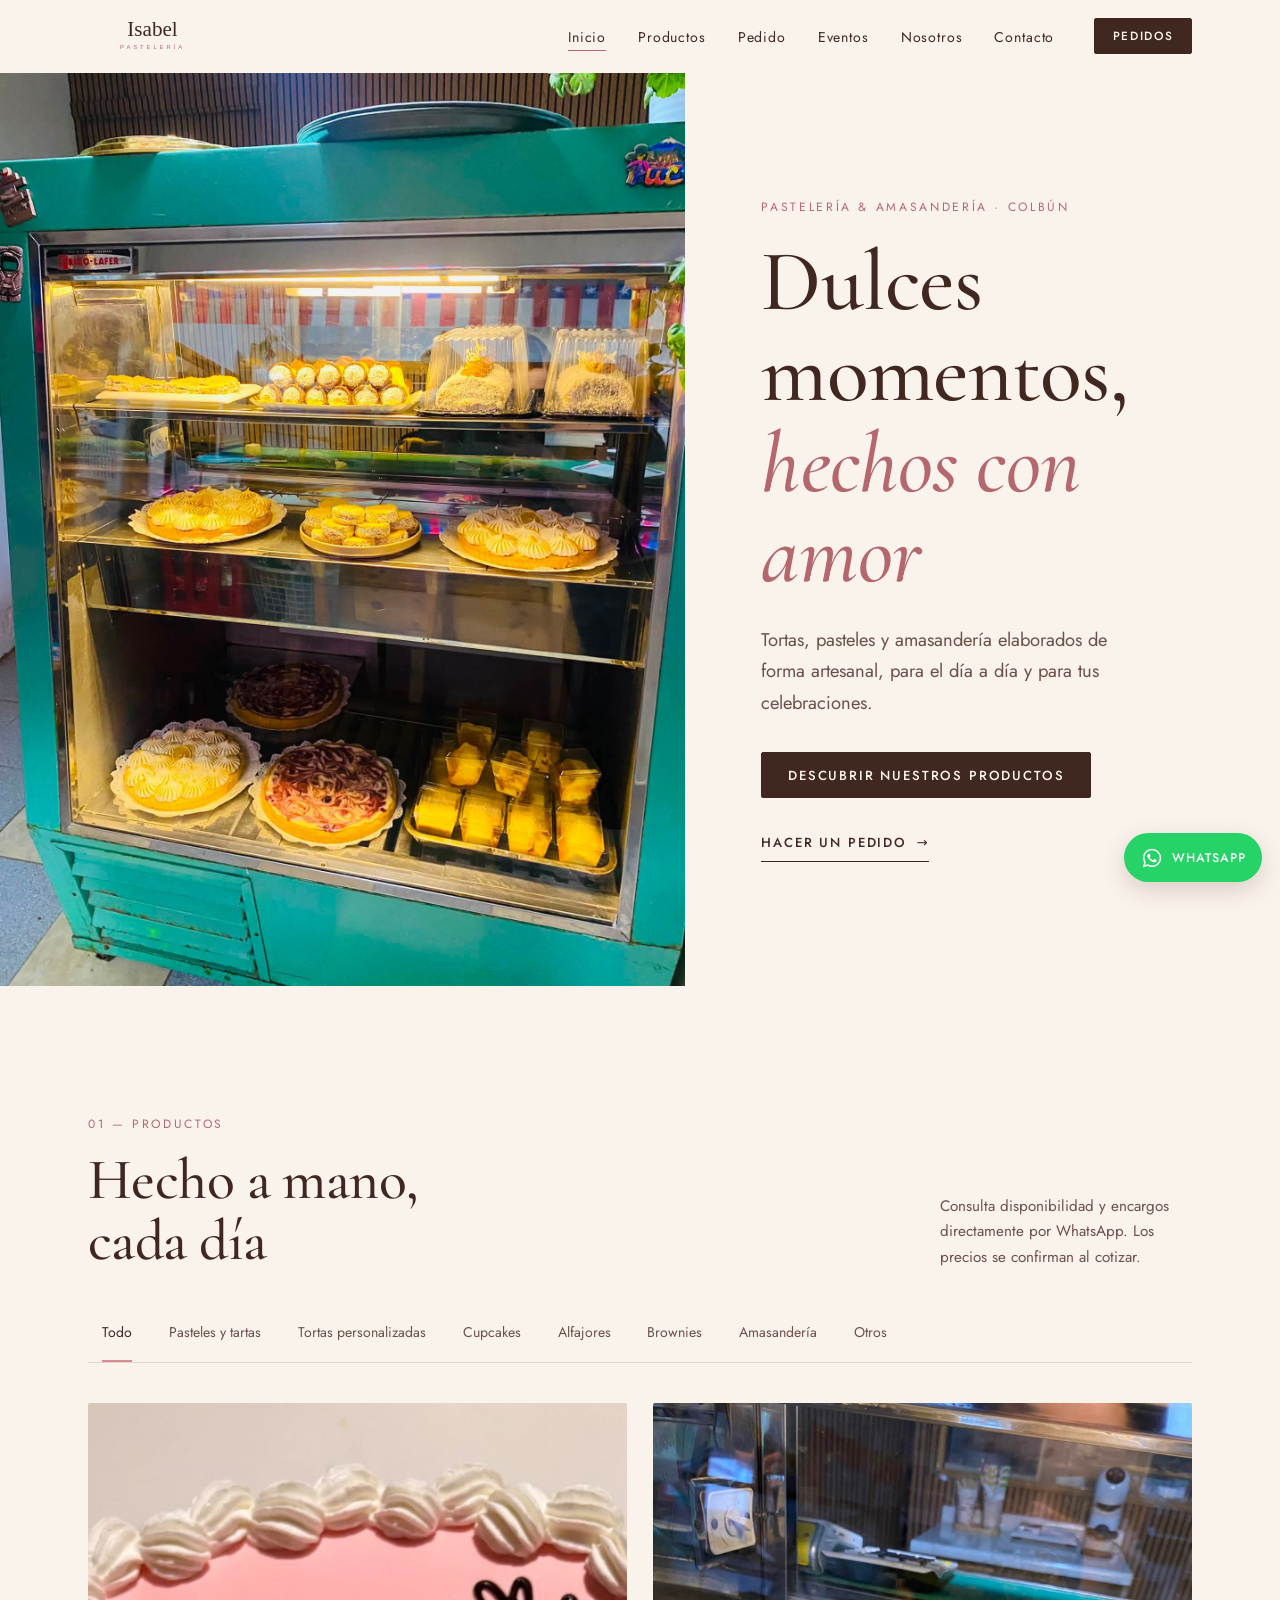
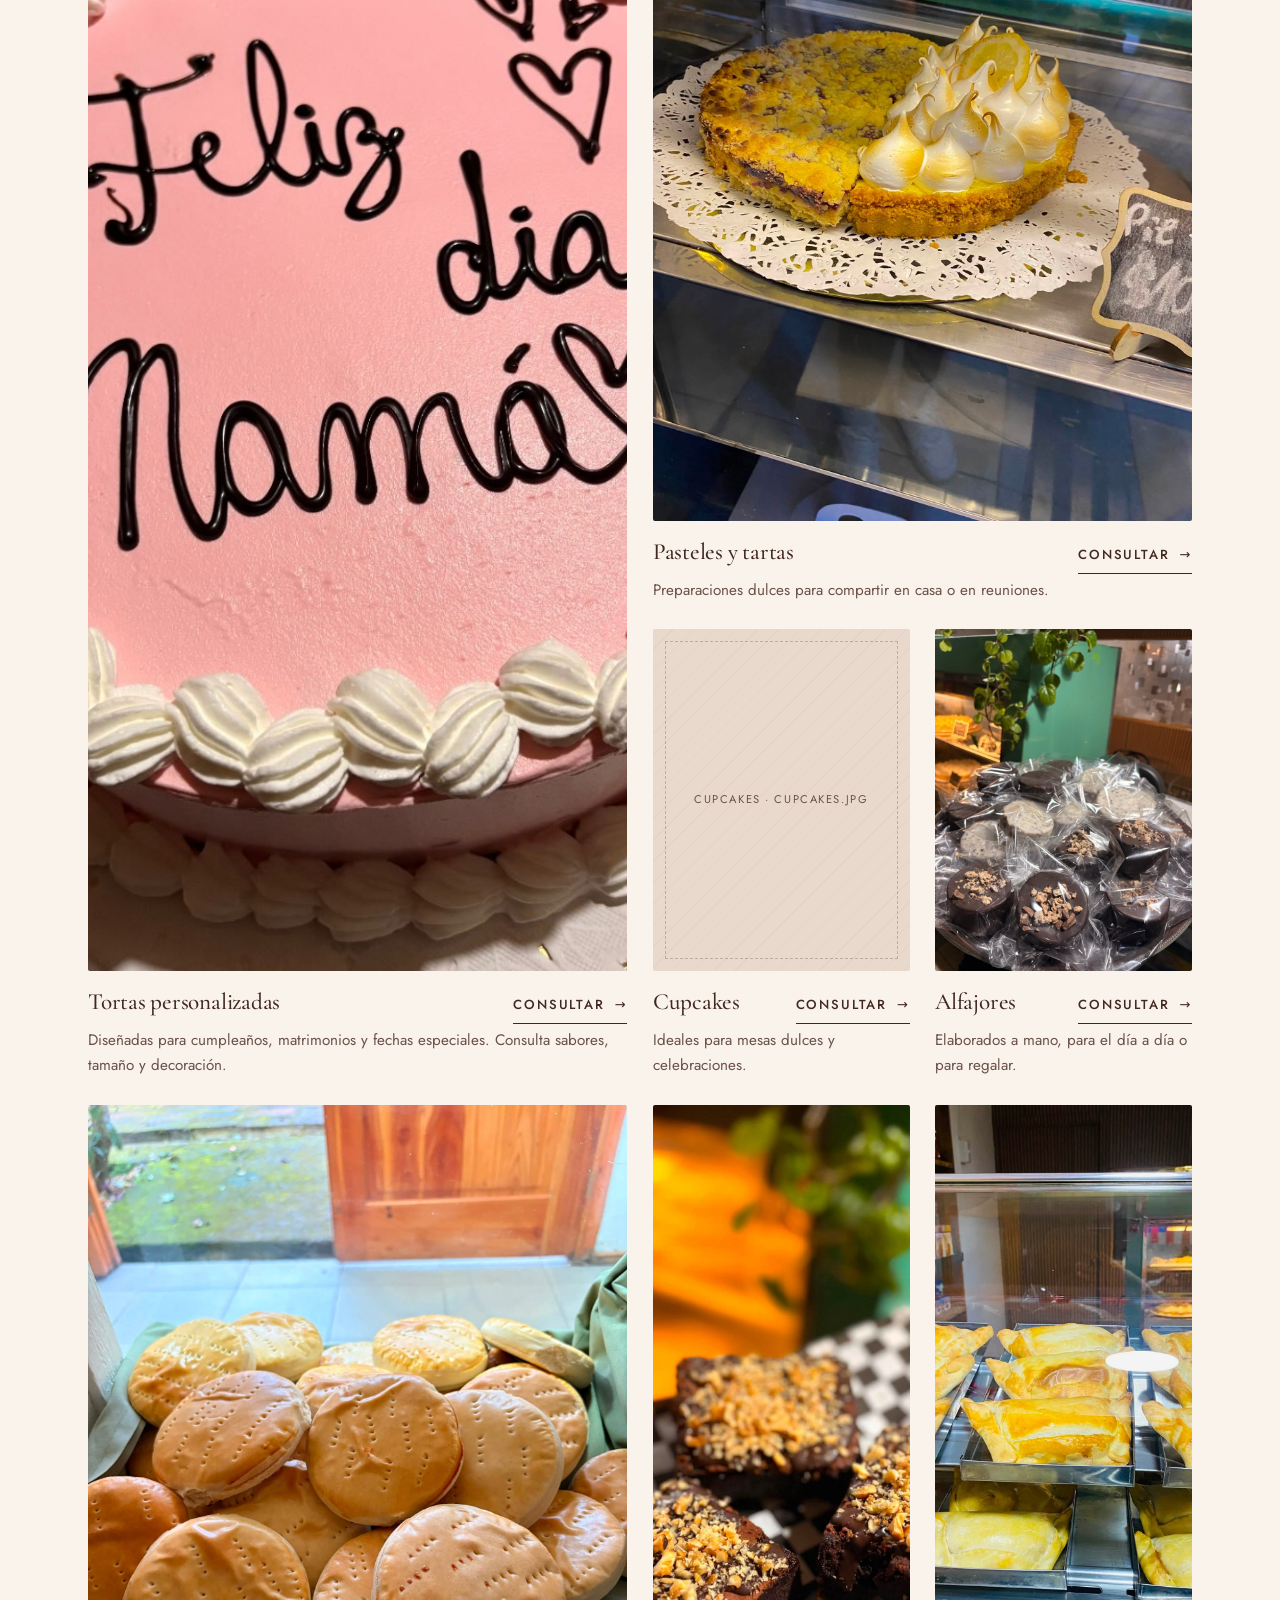
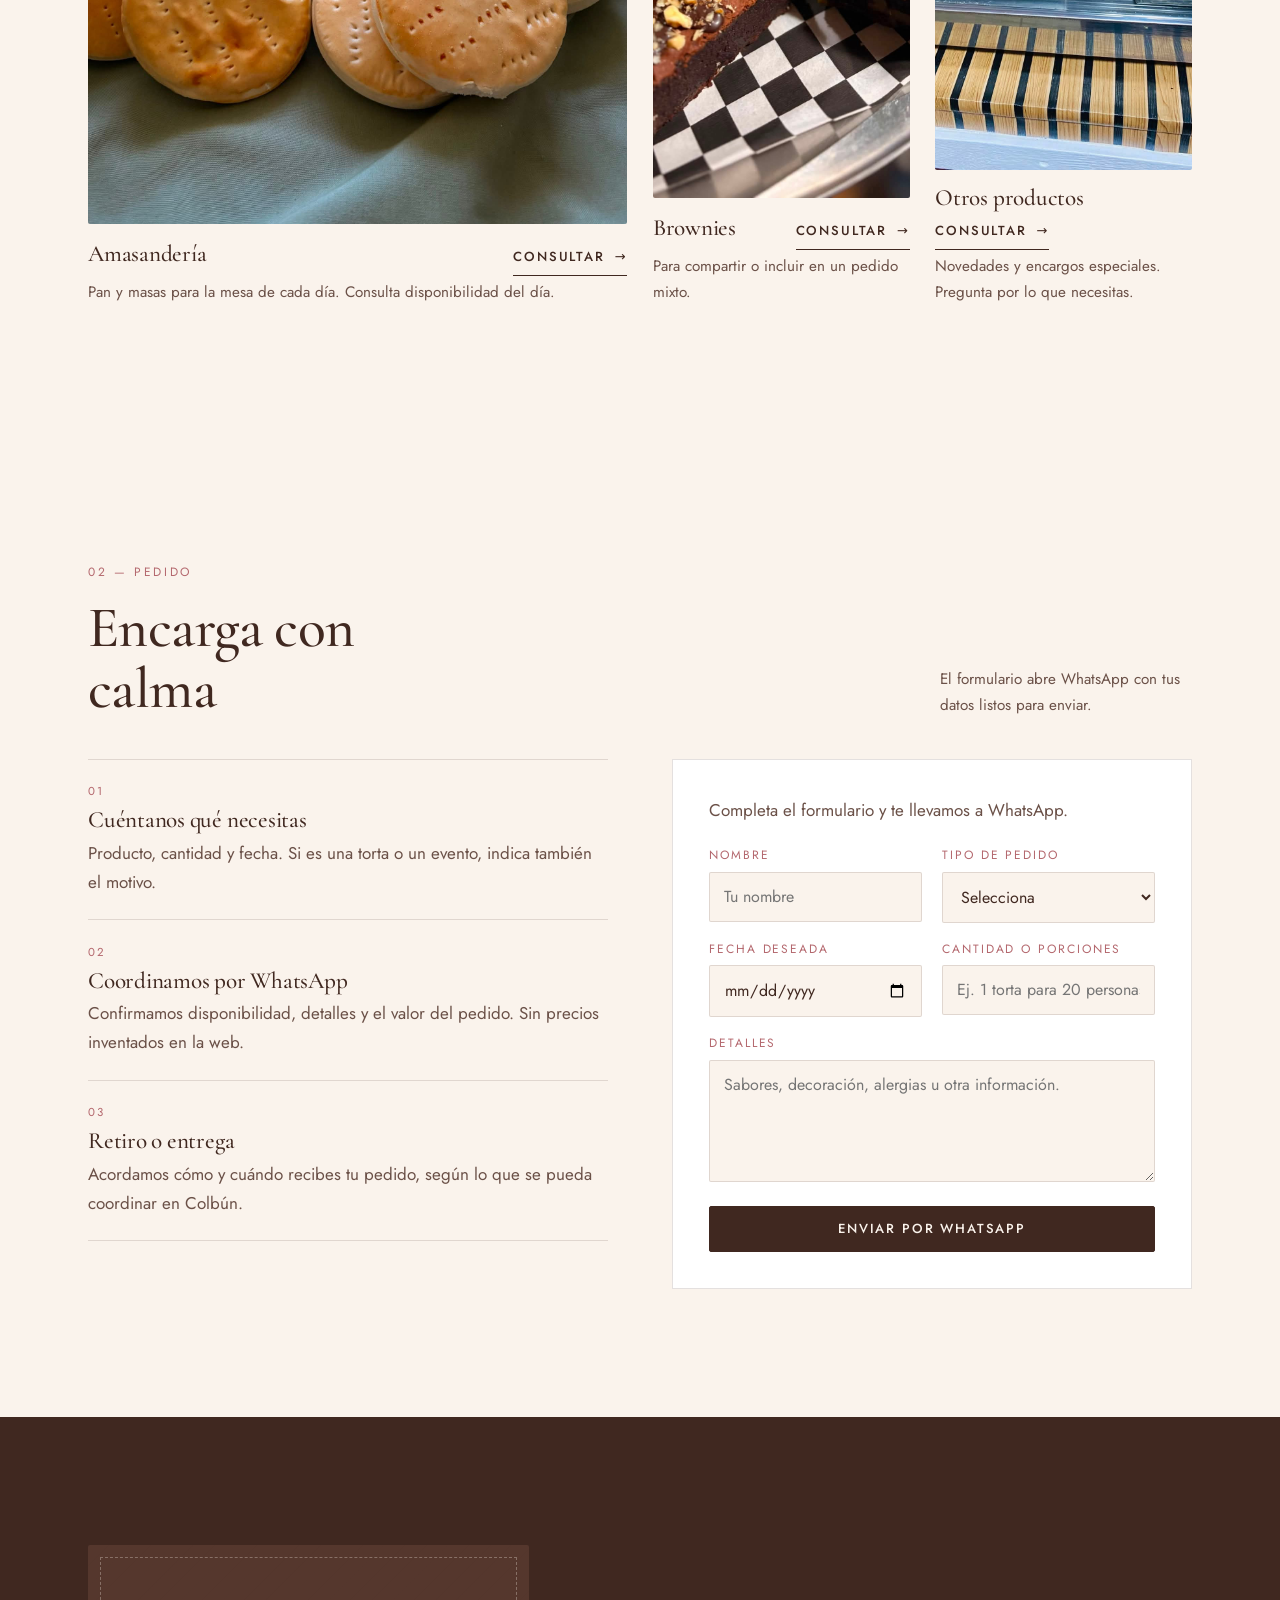
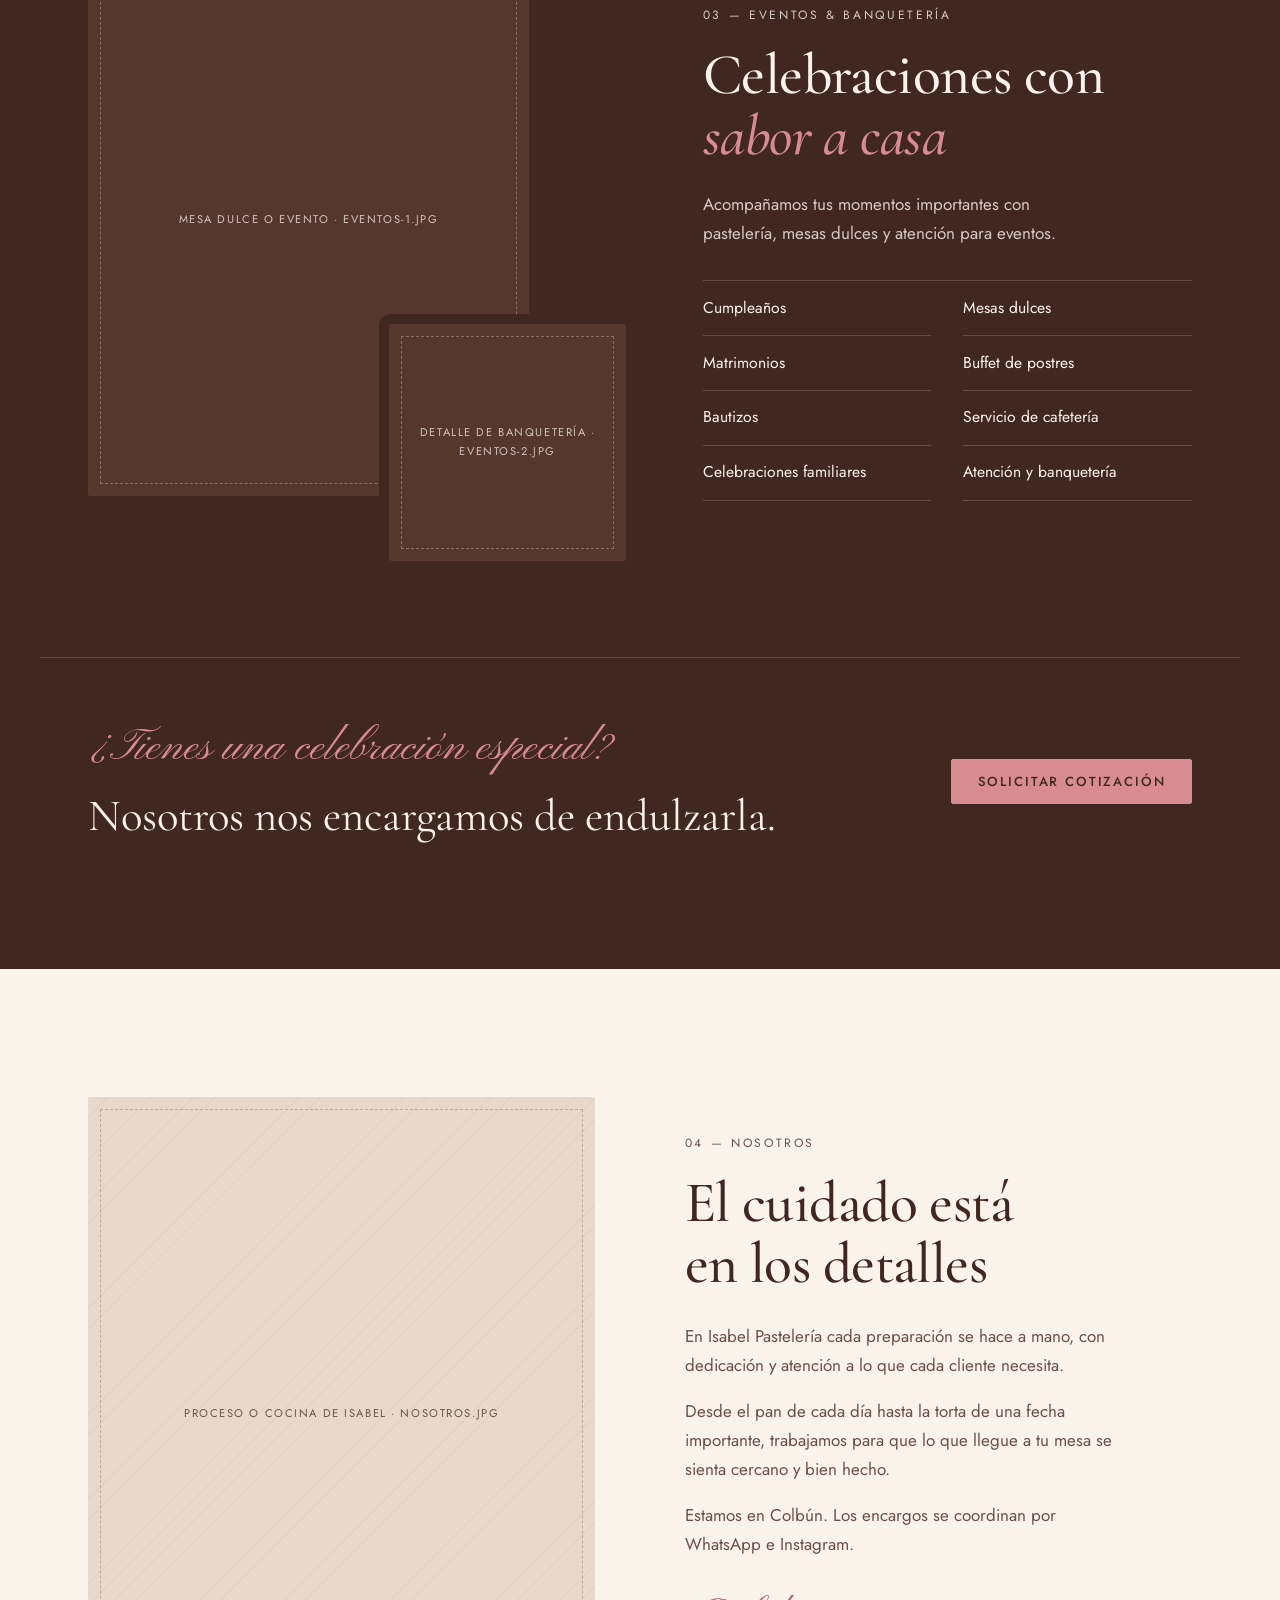
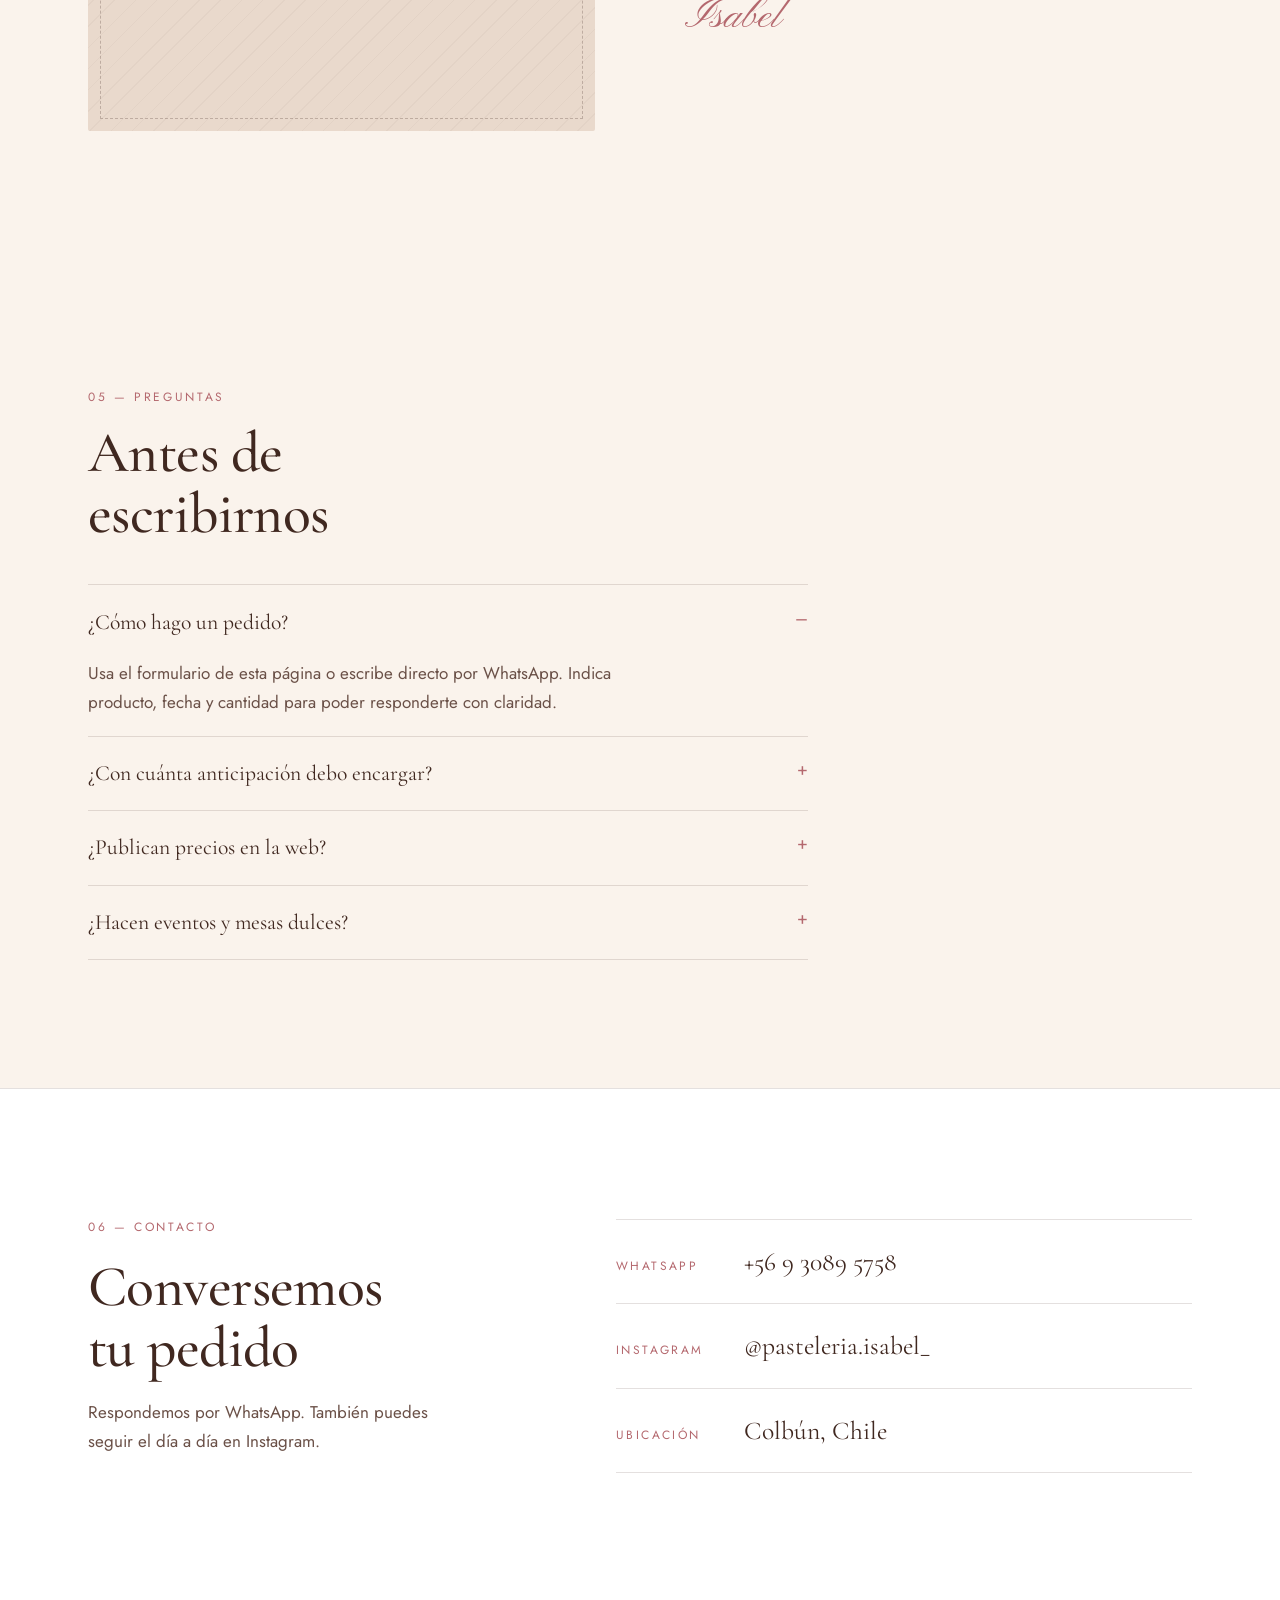
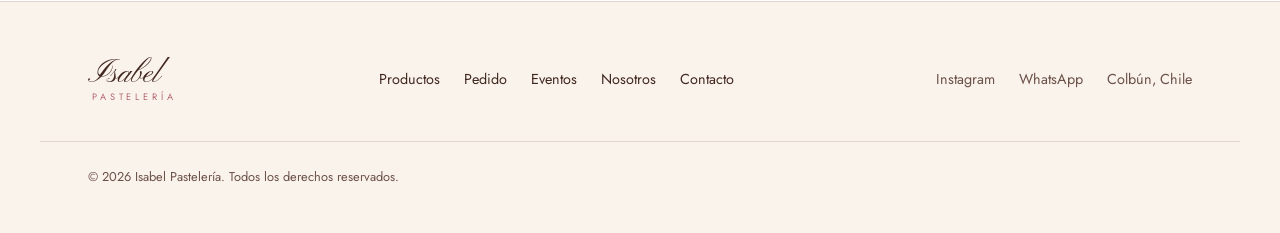
==== public/isabel/index.html @ a64062f0 "first commit" ====
<!doctype html>
<html lang="es">
<head>
<meta charset="utf-8">
<meta name="viewport" content="width=device-width, initial-scale=1">
<title>Isabel Pastelería · Pastelería y amasandería en Colbún</title>
<meta name="description" content="Isabel Pastelería: tortas, pasteles, cupcakes, alfajores, amasandería y servicio de eventos y banquetería en Colbún, Chile. Pedidos por WhatsApp.">
<meta name="author" content="Isabel Pastelería">
<meta name="robots" content="index,follow">
<link rel="canonical" href="./">
<meta property="og:type" content="website">
<meta property="og:title" content="Isabel Pastelería · Colbún">
<meta property="og:description" content="Dulces momentos, hechos con amor. Pastelería, amasandería y eventos en Colbún, Chile.">
<meta property="og:locale" content="es_CL">
<meta property="og:image" content="assets/images/hero.jpg">
<meta name="twitter:card" content="summary_large_image">
<meta name="twitter:title" content="Isabel Pastelería · Colbún">
<meta name="twitter:description" content="Dulces momentos, hechos con amor. Pastelería y eventos en Colbún.">
<meta name="theme-color" content="#FAF3EC">
<link rel="icon" href="assets/icons/favicon.svg" type="image/svg+xml">
<link rel="apple-touch-icon" href="assets/icons/favicon.svg">
<link rel="preconnect" href="https://fonts.googleapis.com">
<link rel="preconnect" href="https://fonts.gstatic.com" crossorigin>
<link rel="stylesheet" href="https://fonts.googleapis.com/css2?family=Cormorant+Garamond:ital,wght@0,500;0,600;1,500&family=Jost:wght@400;500&family=Pinyon+Script&display=swap">
<link rel="stylesheet" href="css/styles.css">
<link rel="stylesheet" href="css/components.css">
<link rel="stylesheet" href="css/responsive.css">
<script type="application/ld+json">
{
  "@context": "https://schema.org",
  "@type": "Bakery",
  "name": "Isabel Pastelería",
  "description": "Pastelería, amasandería y servicio de eventos y banquetería en Colbún, Chile.",
  "url": "./",
  "telephone": "+56930895758",
  "address": {
    "@type": "PostalAddress",
    "addressLocality": "Colbún",
    "addressCountry": "CL"
  },
  "sameAs": ["https://www.instagram.com/pasteleria.isabel_/"],
  "areaServed": "Colbún"
}
</script>
</head>
<body>
<a class="skip" href="#contenido">Saltar al contenido</a>

<header class="header" id="top">
  <div class="header__inner wrap">
    <a href="#inicio" class="brand" aria-label="Isabel Pastelería, ir al inicio">
      <img class="brand__logo" src="assets/logo/logo-isabel.svg" alt="" width="140" height="40">
      <span class="brand__text">
        <span class="brand__name">Isabel</span>
        <span class="brand__tag">Pastelería</span>
      </span>
    </a>
    <button class="menu-toggle" type="button" aria-expanded="false" aria-controls="nav" aria-label="Abrir menú">
      <span></span><span></span>
    </button>
    <nav class="nav" id="nav" aria-label="Principal">
      <ul>
        <li><a href="#inicio">Inicio</a></li>
        <li><a href="#productos">Productos</a></li>
        <li><a href="#pedido">Pedido</a></li>
        <li><a href="#eventos">Eventos</a></li>
        <li><a href="#nosotros">Nosotros</a></li>
        <li><a href="#contacto">Contacto</a></li>
      </ul>
      <a class="btn btn--small" data-wa="Hola Isabel, quisiera hacer un pedido." href="https://wa.me/56930895758" target="_blank" rel="noopener">Pedidos</a>
    </nav>
  </div>
</header>

<main id="contenido">
  <section class="hero" id="inicio">
    <div class="photo photo--pending hero__media" data-src="assets/images/hero.jpg" data-file="hero.jpg" data-label="Producto representativo (foto de portada)">
      <img alt="Pastelería de Isabel en Colbún" fetchpriority="high">
    </div>
    <div class="hero__text">
      <p class="eyebrow">Pastelería &amp; amasandería · Colbún</p>
      <h1>Dulces momentos,<br><em>hechos con amor</em></h1>
      <p class="lead">Tortas, pasteles y amasandería elaborados de forma artesanal, para el día a día y para tus celebraciones.</p>
      <div class="actions">
        <a class="btn" href="#productos">Descubrir nuestros productos</a>
        <a class="link-arrow" href="#pedido">Hacer un pedido</a>
      </div>
    </div>
  </section>

  <section class="products wrap" id="productos" aria-labelledby="productos-t">
    <header class="section-head">
      <p class="eyebrow">01 — Productos</p>
      <h2 id="productos-t">Hecho a mano,<br>cada día</h2>
      <p class="section-head__note">Consulta disponibilidad y encargos directamente por WhatsApp. Los precios se confirman al cotizar.</p>
    </header>

    <ul class="filters" role="list">
      <li><button class="chip is-active" type="button" data-filter="all" aria-pressed="true">Todo</button></li>
      <li><button class="chip" type="button" data-filter="pasteles" aria-pressed="false">Pasteles y tartas</button></li>
      <li><button class="chip" type="button" data-filter="tortas" aria-pressed="false">Tortas personalizadas</button></li>
      <li><button class="chip" type="button" data-filter="cupcakes" aria-pressed="false">Cupcakes</button></li>
      <li><button class="chip" type="button" data-filter="alfajores" aria-pressed="false">Alfajores</button></li>
      <li><button class="chip" type="button" data-filter="brownies" aria-pressed="false">Brownies</button></li>
      <li><button class="chip" type="button" data-filter="amasanderia" aria-pressed="false">Amasandería</button></li>
      <li><button class="chip" type="button" data-filter="otros" aria-pressed="false">Otros</button></li>
    </ul>

    <div class="gallery">
      <article class="item item--tall" data-cat="tortas">
        <div class="photo photo--pending" data-src="assets/images/tortas.jpg" data-file="tortas.jpg" data-label="Torta personalizada">
          <img alt="Torta personalizada de Isabel Pastelería" loading="lazy" class="zoomable">
        </div>
        <div class="item__info">
          <h3>Tortas personalizadas</h3>
          <p>Diseñadas para cumpleaños, matrimonios y fechas especiales. Consulta sabores, tamaño y decoración.</p>
          <a class="link-arrow" data-wa="Hola Isabel, quisiera consultar por una torta personalizada." href="https://wa.me/56930895758" target="_blank" rel="noopener">Consultar</a>
        </div>
      </article>
      <article class="item item--wide" data-cat="pasteles">
        <div class="photo photo--pending" data-src="assets/images/pasteles.jpg" data-file="pasteles.jpg" data-label="Pasteles y tartas">
          <img alt="Pasteles y tartas de Isabel Pastelería" loading="lazy" class="zoomable">
        </div>
        <div class="item__info">
          <h3>Pasteles y tartas</h3>
          <p>Preparaciones dulces para compartir en casa o en reuniones.</p>
          <a class="link-arrow" data-wa="Hola Isabel, quisiera consultar por pasteles y tartas." href="https://wa.me/56930895758" target="_blank" rel="noopener">Consultar</a>
        </div>
      </article>
      <article class="item" data-cat="cupcakes">
        <div class="photo photo--pending" data-src="assets/images/cupcakes.jpg" data-file="cupcakes.jpg" data-label="Cupcakes">
          <img alt="Cupcakes de Isabel Pastelería" loading="lazy" class="zoomable">
        </div>
        <div class="item__info">
          <h3>Cupcakes</h3>
          <p>Ideales para mesas dulces y celebraciones.</p>
          <a class="link-arrow" data-wa="Hola Isabel, quisiera consultar por cupcakes." href="https://wa.me/56930895758" target="_blank" rel="noopener">Consultar</a>
        </div>
      </article>
      <article class="item" data-cat="alfajores">
        <div class="photo photo--pending" data-src="assets/images/alfajores.jpg" data-file="alfajores.jpg" data-label="Alfajores">
          <img alt="Alfajores de Isabel Pastelería" loading="lazy" class="zoomable">
        </div>
        <div class="item__info">
          <h3>Alfajores</h3>
          <p>Elaborados a mano, para el día a día o para regalar.</p>
          <a class="link-arrow" data-wa="Hola Isabel, quisiera consultar por alfajores." href="https://wa.me/56930895758" target="_blank" rel="noopener">Consultar</a>
        </div>
      </article>
      <article class="item item--wide" data-cat="amasanderia">
        <div class="photo photo--pending" data-src="assets/images/amasanderia.jpg" data-file="amasanderia.jpg" data-label="Amasandería">
          <img alt="Amasandería de Isabel Pastelería" loading="lazy" class="zoomable">
        </div>
        <div class="item__info">
          <h3>Amasandería</h3>
          <p>Pan y masas para la mesa de cada día. Consulta disponibilidad del día.</p>
          <a class="link-arrow" data-wa="Hola Isabel, quisiera consultar por productos de amasandería." href="https://wa.me/56930895758" target="_blank" rel="noopener">Consultar</a>
        </div>
      </article>
      <article class="item" data-cat="brownies">
        <div class="photo photo--pending" data-src="assets/images/brownies.jpg" data-file="brownies.jpg" data-label="Brownies">
          <img alt="Brownies de Isabel Pastelería" loading="lazy" class="zoomable">
        </div>
        <div class="item__info">
          <h3>Brownies</h3>
          <p>Para compartir o incluir en un pedido mixto.</p>
          <a class="link-arrow" data-wa="Hola Isabel, quisiera consultar por brownies." href="https://wa.me/56930895758" target="_blank" rel="noopener">Consultar</a>
        </div>
      </article>
      <article class="item" data-cat="otros">
        <div class="photo photo--pending" data-src="assets/images/otros.jpg" data-file="otros.jpg" data-label="Otros productos">
          <img alt="Otros productos de Isabel Pastelería" loading="lazy" class="zoomable">
        </div>
        <div class="item__info">
          <h3>Otros productos</h3>
          <p>Novedades y encargos especiales. Pregunta por lo que necesitas.</p>
          <a class="link-arrow" data-wa="Hola Isabel, quisiera consultar por sus productos." href="https://wa.me/56930895758" target="_blank" rel="noopener">Consultar</a>
        </div>
      </article>
    </div>
    <p class="gallery-empty" hidden>No hay productos en esta categoría por ahora. Elige otra o escribe por WhatsApp.</p>
  </section>

  <section class="order wrap" id="pedido" aria-labelledby="pedido-t">
    <header class="section-head">
      <p class="eyebrow">02 — Pedido</p>
      <h2 id="pedido-t">Encarga con<br>calma</h2>
      <p class="section-head__note">El formulario abre WhatsApp con tus datos listos para enviar.</p>
    </header>
    <div class="order__grid">
      <ol class="steps">
        <li>
          <span class="steps__n">01</span>
          <h3>Cuéntanos qué necesitas</h3>
          <p>Producto, cantidad y fecha. Si es una torta o un evento, indica también el motivo.</p>
        </li>
        <li>
          <span class="steps__n">02</span>
          <h3>Coordinamos por WhatsApp</h3>
          <p>Confirmamos disponibilidad, detalles y el valor del pedido. Sin precios inventados en la web.</p>
        </li>
        <li>
          <span class="steps__n">03</span>
          <h3>Retiro o entrega</h3>
          <p>Acordamos cómo y cuándo recibes tu pedido, según lo que se pueda coordinar en Colbún.</p>
        </li>
      </ol>
      <form class="order-form" id="order-form" novalidate>
        <p class="order-form__intro">Completa el formulario y te llevamos a WhatsApp.</p>
        <label>
          <span>Nombre</span>
          <input type="text" name="nombre" autocomplete="name" required maxlength="80" placeholder="Tu nombre">
        </label>
        <label>
          <span>Tipo de pedido</span>
          <select name="tipo" required>
            <option value="">Selecciona</option>
            <option>Torta personalizada</option>
            <option>Pasteles y tartas</option>
            <option>Cupcakes</option>
            <option>Alfajores</option>
            <option>Brownies</option>
            <option>Amasandería</option>
            <option>Evento o banquetería</option>
            <option>Otro</option>
          </select>
        </label>
        <label>
          <span>Fecha deseada</span>
          <input type="date" name="fecha">
        </label>
        <label>
          <span>Cantidad o porciones</span>
          <input type="text" name="cantidad" maxlength="40" placeholder="Ej. 1 torta para 20 personas">
        </label>
        <label class="order-form__full">
          <span>Detalles</span>
          <textarea name="detalle" rows="4" maxlength="500" placeholder="Sabores, decoración, alergias u otra información."></textarea>
        </label>
        <p class="order-form__error" role="alert" hidden>Completa al menos tu nombre y el tipo de pedido.</p>
        <button class="btn" type="submit">Enviar por WhatsApp</button>
      </form>
    </div>
  </section>

  <section class="events" id="eventos" aria-labelledby="eventos-t">
    <div class="events__inner wrap">
      <div class="events__media">
        <div class="photo photo--pending photo--dark events__main" data-src="assets/images/eventos-1.jpg" data-file="eventos-1.jpg" data-label="Mesa dulce o evento">
          <img alt="Mesa dulce o evento de Isabel Pastelería" loading="lazy" class="zoomable">
        </div>
        <div class="photo photo--pending photo--dark events__detail" data-src="assets/images/eventos-2.jpg" data-file="eventos-2.jpg" data-label="Detalle de banquetería">
          <img alt="Detalle de banquetería de Isabel Pastelería" loading="lazy" class="zoomable">
        </div>
      </div>
      <div class="events__text">
        <p class="eyebrow eyebrow--light">03 — Eventos &amp; banquetería</p>
        <h2 id="eventos-t">Celebraciones con<br><em>sabor a casa</em></h2>
        <p>Acompañamos tus momentos importantes con pastelería, mesas dulces y atención para eventos.</p>
        <div class="services">
          <ul>
            <li>Cumpleaños</li>
            <li>Matrimonios</li>
            <li>Bautizos</li>
            <li>Celebraciones familiares</li>
          </ul>
          <ul>
            <li>Mesas dulces</li>
            <li>Buffet de postres</li>
            <li>Servicio de cafetería</li>
            <li>Atención y banquetería</li>
          </ul>
        </div>
      </div>
    </div>
    <div class="events__cta wrap">
      <p class="script">¿Tienes una celebración especial?</p>
      <p class="events__cta-title">Nosotros nos encargamos de endulzarla.</p>
      <a class="btn btn--rose" data-wa="Hola Isabel, quisiera cotizar un evento. Tipo de evento: ___ · Fecha: ___ · Cantidad de personas: ___" href="https://wa.me/56930895758" target="_blank" rel="noopener">Solicitar cotización</a>
    </div>
  </section>

  <section class="about wrap" id="nosotros" aria-labelledby="nosotros-t">
    <div class="photo photo--pending about__photo" data-src="assets/images/nosotros.jpg" data-file="nosotros.jpg" data-label="Proceso o cocina de Isabel">
      <img alt="Elaboración artesanal en Isabel Pastelería" loading="lazy" class="zoomable">
    </div>
    <div class="about__text">
      <p class="eyebrow">04 — Nosotros</p>
      <h2 id="nosotros-t">El cuidado está<br>en los detalles</h2>
      <p>En Isabel Pastelería cada preparación se hace a mano, con dedicación y atención a lo que cada cliente necesita.</p>
      <p>Desde el pan de cada día hasta la torta de una fecha importante, trabajamos para que lo que llegue a tu mesa se sienta cercano y bien hecho.</p>
      <p>Estamos en Colbún. Los encargos se coordinan por WhatsApp e Instagram.</p>
      <p class="signature">Isabel</p>
    </div>
  </section>

  <section class="faq wrap" id="preguntas" aria-labelledby="faq-t">
    <header class="section-head">
      <p class="eyebrow">05 — Preguntas</p>
      <h2 id="faq-t">Antes de<br>escribirnos</h2>
    </header>
    <div class="faq__list">
      <details open>
        <summary>¿Cómo hago un pedido?</summary>
        <p>Usa el formulario de esta página o escribe directo por WhatsApp. Indica producto, fecha y cantidad para poder responderte con claridad.</p>
      </details>
      <details>
        <summary>¿Con cuánta anticipación debo encargar?</summary>
        <p>Depende del producto y de la fecha. Las tortas personalizadas y los eventos conviene consultarlos con tiempo. Confirmamos disponibilidad al conversar.</p>
      </details>
      <details>
        <summary>¿Publican precios en la web?</summary>
        <p>No. El valor se confirma según el pedido: tamaño, decoración y cantidad. Así evitamos información desactualizada.</p>
      </details>
      <details>
        <summary>¿Hacen eventos y mesas dulces?</summary>
        <p>Sí. Cotizamos cumpleaños, matrimonios, bautizos y celebraciones familiares, además de mesas dulces, buffet de postres y servicio de cafetería.</p>
      </details>
    </div>
  </section>

  <section class="contact" id="contacto" aria-labelledby="contacto-t">
    <div class="wrap contact__inner">
      <div>
        <p class="eyebrow">06 — Contacto</p>
        <h2 id="contacto-t">Conversemos<br>tu pedido</h2>
        <p class="contact__note">Respondemos por WhatsApp. También puedes seguir el día a día en Instagram.</p>
      </div>
      <dl class="contact__list">
        <div>
          <dt>WhatsApp</dt>
          <dd><a data-wa="Hola Isabel, quisiera hacer una consulta." href="https://wa.me/56930895758" target="_blank" rel="noopener">+56 9 3089 5758</a></dd>
        </div>
        <div>
          <dt>Instagram</dt>
          <dd><a href="https://www.instagram.com/pasteleria.isabel_/" target="_blank" rel="noopener">@pasteleria.isabel_</a></dd>
        </div>
        <div>
          <dt>Ubicación</dt>
          <dd>Colbún, Chile</dd>
        </div>
      </dl>
    </div>
  </section>
</main>

<footer class="footer">
  <div class="wrap footer__inner">
    <a href="#inicio" class="brand brand--footer" aria-label="Isabel Pastelería, ir al inicio">
      <span class="brand__name">Isabel</span>
      <span class="brand__tag">Pastelería</span>
    </a>
    <nav aria-label="Pie de página">
      <ul>
        <li><a href="#productos">Productos</a></li>
        <li><a href="#pedido">Pedido</a></li>
        <li><a href="#eventos">Eventos</a></li>
        <li><a href="#nosotros">Nosotros</a></li>
        <li><a href="#contacto">Contacto</a></li>
      </ul>
    </nav>
    <ul class="footer__social">
      <li><a href="https://www.instagram.com/pasteleria.isabel_/" target="_blank" rel="noopener">Instagram</a></li>
      <li><a data-wa="Hola Isabel, quisiera hacer una consulta." href="https://wa.me/56930895758" target="_blank" rel="noopener">WhatsApp</a></li>
      <li>Colbún, Chile</li>
    </ul>
  </div>
  <p class="wrap footer__legal">© <span data-year>2026</span> Isabel Pastelería. Todos los derechos reservados.</p>
</footer>

<a class="wa-float" data-wa="Hola Isabel, quisiera hacer una consulta." href="https://wa.me/56930895758" target="_blank" rel="noopener" aria-label="Escribir por WhatsApp">
  <span class="wa-float__icon" aria-hidden="true">
    <svg viewBox="0 0 24 24" width="22" height="22"><path fill="currentColor" d="M19.05 4.91A9.82 9.82 0 0 0 12.04 2C6.58 2 2.13 6.45 2.13 11.91c0 1.75.46 3.45 1.32 4.95L2.05 22l5.25-1.38c1.45.79 3.08 1.21 4.74 1.21h.01c5.46 0 9.91-4.45 9.91-9.91 0-2.65-1.03-5.14-2.91-7.01zm-7.01 15.24h-.01c-1.48 0-2.93-.4-4.2-1.15l-.3-.18-3.12.82.83-3.04-.2-.31a8.2 8.2 0 0 1-1.26-4.38c0-4.54 3.7-8.24 8.25-8.24 2.2 0 4.27.86 5.82 2.42a8.18 8.18 0 0 1 2.41 5.83c.02 4.54-3.68 8.23-8.22 8.23zm4.52-6.16c-.25-.12-1.47-.72-1.7-.81-.23-.08-.39-.12-.56.12-.17.25-.64.81-.79.97-.14.17-.29.19-.54.06-.25-.12-1.05-.39-2-1.23-.74-.66-1.23-1.47-1.38-1.72-.14-.25-.02-.38.11-.51.11-.11.25-.29.37-.43.12-.14.17-.25.25-.41.08-.17.04-.31-.02-.43-.06-.12-.56-1.34-.76-1.84-.2-.48-.4-.42-.56-.43h-.48c-.17 0-.43.06-.66.31-.22.25-.87.85-.87 2.07 0 1.22.89 2.4 1.01 2.56.12.17 1.75 2.67 4.23 3.74.59.26 1.05.41 1.41.52.59.19 1.13.16 1.56.1.48-.07 1.47-.6 1.67-1.18.21-.58.21-1.07.14-1.18-.07-.1-.22-.16-.47-.28z"/></svg>
  </span>
  <span class="wa-float__text">WhatsApp</span>
</a>

<dialog class="lightbox" aria-label="Fotografía ampliada">
  <button class="lightbox__close" type="button" aria-label="Cerrar">×</button>
  <img alt="">
</dialog>

<script src="js/config.js"></script>
<script src="js/main.js" defer></script>
<script src="js/interactions.js" defer></script>
</body>
</html>
---- public/isabel/css/styles.css ----
/* Tokens y base */
:root{
  --rose:#D88C91; --rose-deep:#B4686E; --cream:#FAF3EC; --cocoa:#402820; --beige:#E9D9CC; --white:#FFFFFF;
  --cocoa-soft:#6B5148; --line:rgba(64,40,32,.14);
  --serif:"Cormorant Garamond",Georgia,serif; --sans:"Jost",system-ui,sans-serif; --script:"Pinyon Script",cursive;
  --radius:2px; --wrap:1200px; --gutter:clamp(1.25rem,4vw,3rem);
  --ease:cubic-bezier(.2,.7,.2,1);
}
*,*::before,*::after{box-sizing:border-box}
html{scroll-behavior:smooth;scroll-padding-top:5rem}
@media (prefers-reduced-motion:reduce){html{scroll-behavior:auto}*{transition:none!important;animation:none!important}}
body{margin:0;background:var(--cream);color:var(--cocoa);font:400 1.0625rem/1.7 var(--sans);-webkit-font-smoothing:antialiased}
img{max-width:100%;display:block}
a{color:inherit}
h1,h2,h3{font-family:var(--serif);font-weight:500;line-height:1.05;margin:0;letter-spacing:-.01em}
h1{font-size:clamp(2.8rem,7vw,5.4rem)}
h2{font-size:clamp(2.2rem,5vw,3.6rem)}
h3{font-size:1.6rem}
em{font-style:italic;color:var(--rose-deep)}
p{margin:0 0 1em}
ul{list-style:none;margin:0;padding:0}
.wrap{max-width:var(--wrap);margin-inline:auto;padding-inline:var(--gutter)}
.skip{position:absolute;left:-999px;top:0;background:var(--cocoa);color:var(--cream);padding:.6rem 1rem;z-index:100}
.skip:focus{left:1rem}
:focus-visible{outline:2px solid var(--rose-deep);outline-offset:3px}
.eyebrow{font-size:.75rem;letter-spacing:.22em;text-transform:uppercase;color:var(--rose-deep);margin-bottom:1.25rem}
.eyebrow--light{color:var(--rose)}
.lead{font-size:1.15rem;color:var(--cocoa-soft);max-width:32ch}
.script{font-family:var(--script);font-size:clamp(2rem,4vw,2.8rem);color:var(--rose);margin:0;line-height:1.2}
section{padding-block:clamp(4.5rem,10vw,8rem)}
---- public/isabel/css/components.css ----
/* Botones */
.btn{display:inline-flex;align-items:center;justify-content:center;gap:.5rem;padding:.95rem 1.6rem;background:var(--cocoa);color:var(--cream);text-decoration:none;font:500 .82rem/1 var(--sans);letter-spacing:.14em;text-transform:uppercase;border-radius:var(--radius);border:1px solid var(--cocoa);transition:background .3s var(--ease),color .3s var(--ease)}
.btn:hover{background:transparent;color:var(--cocoa)}
.btn--small{padding:.7rem 1.1rem;font-size:.74rem}
.btn--rose{background:var(--rose);border-color:var(--rose);color:var(--cocoa)}
.btn--rose:hover{background:transparent;color:var(--rose)}
.link-arrow{display:inline-flex;align-items:center;gap:.6rem;font-size:.82rem;letter-spacing:.14em;text-transform:uppercase;text-decoration:none;font-weight:500;padding-block:.4rem;border-bottom:1px solid currentColor}
.link-arrow::after{content:"→";transition:transform .3s var(--ease)}
.link-arrow:hover::after{transform:translateX(4px)}

/* Header */
.header{position:sticky;top:0;z-index:50;background:rgba(250,243,236,.94);border-bottom:1px solid transparent;transition:border-color .3s}
.header.is-scrolled{border-color:var(--line)}
.header__inner{display:flex;align-items:center;justify-content:space-between;height:4.5rem}
.brand{display:flex;flex-direction:column;align-items:center;text-decoration:none;line-height:1}
.brand__logo{height:2.35rem;width:auto;margin-bottom:.1rem}
.brand__text{display:flex;flex-direction:column;align-items:center}
.brand__name{font-family:var(--script);font-size:2rem;color:var(--cocoa)}
.brand__tag{font-size:.58rem;letter-spacing:.42em;text-transform:uppercase;color:var(--rose-deep);margin-top:.1rem;padding-left:.42em}
.brand:has(.brand__logo) .brand__text{position:absolute;width:1px;height:1px;overflow:hidden;clip:rect(0 0 0 0)}
.nav{display:flex;align-items:center;gap:2.5rem}
.nav ul{display:flex;gap:2rem}
.nav ul a{text-decoration:none;font-size:.88rem;letter-spacing:.06em;position:relative;padding-block:.3rem}
.nav ul a::after{content:"";position:absolute;left:0;bottom:0;width:100%;height:1px;background:var(--rose-deep);transform:scaleX(0);transform-origin:left;transition:transform .35s var(--ease)}
.nav ul a:hover::after,.nav ul a.is-current::after{transform:scaleX(1)}
.menu-toggle{display:none;background:none;border:0;width:44px;height:44px;cursor:pointer;position:relative;padding:0}
.menu-toggle span{position:absolute;left:10px;right:10px;height:1.5px;background:var(--cocoa);transition:transform .3s var(--ease)}
.menu-toggle span:first-child{top:18px}.menu-toggle span:last-child{top:25px}
.menu-toggle[aria-expanded="true"] span:first-child{transform:translateY(3.5px) rotate(45deg)}
.menu-toggle[aria-expanded="true"] span:last-child{transform:translateY(-3.5px) rotate(-45deg)}

/* Fotos y espacios pendientes */
.photo{position:relative;overflow:hidden;background:var(--beige);border-radius:var(--radius)}
.photo img{width:100%;height:100%;object-fit:cover;transition:transform .8s var(--ease)}
.photo img:not([src]),.photo img[aria-hidden="true"]{display:none}
.photo img.zoomable{cursor:zoom-in}
.photo--pending{background:var(--beige) repeating-linear-gradient(135deg,transparent 0 14px,rgba(64,40,32,.035) 14px 15px)}
.photo--pending::before{content:"";position:absolute;inset:12px;border:1px dashed rgba(64,40,32,.25)}
.photo--pending::after{content:attr(data-label) " · " attr(data-file);position:absolute;left:24px;right:24px;top:50%;transform:translateY(-50%);text-align:center;font-size:.7rem;letter-spacing:.14em;text-transform:uppercase;color:var(--cocoa-soft)}
.photo--dark{background-color:#55372D}
.photo--dark::before{border-color:rgba(250,243,236,.3)}
.photo--dark::after{color:rgba(250,243,236,.75)}

/* Hero */
.hero{display:grid;grid-template-columns:1.15fr 1fr;min-height:calc(100svh - 4.5rem);padding:0}
.hero__media{min-height:60vh;border-radius:0}
.hero__text{display:flex;flex-direction:column;justify-content:center;padding:clamp(2.5rem,6vw,6rem)}
.hero h1{margin-bottom:1.5rem}
.actions{display:flex;flex-wrap:wrap;align-items:center;gap:1.75rem;margin-top:1rem}

/* Encabezado de sección */
.section-head{display:grid;grid-template-columns:auto 1fr;align-items:end;gap:1rem 4rem;margin-bottom:2.5rem}
.section-head .eyebrow{grid-column:1/-1;margin:0}
.section-head__note{justify-self:end;max-width:28ch;color:var(--cocoa-soft);margin:0;font-size:.95rem}

/* Filtros */
.filters{display:flex;gap:.5rem;overflow-x:auto;padding-bottom:.5rem;margin-bottom:2.5rem;scrollbar-width:none;border-bottom:1px solid var(--line)}
.chip{white-space:nowrap;background:none;border:0;padding:.7rem .9rem;font:400 .88rem var(--sans);color:var(--cocoa-soft);cursor:pointer;position:relative}
.chip::after{content:"";position:absolute;left:.9rem;right:.9rem;bottom:-.55rem;height:2px;background:var(--rose);transform:scaleX(0);transition:transform .3s var(--ease)}
.chip:hover{color:var(--cocoa)}
.chip.is-active{color:var(--cocoa)}.chip.is-active::after{transform:scaleX(1)}

/* Galería editorial */
.gallery{display:grid;grid-template-columns:repeat(4,1fr);grid-auto-rows:minmax(220px,auto);gap:clamp(1rem,2vw,1.75rem)}
.item{display:flex;flex-direction:column;gap:1rem;transition:opacity .4s var(--ease)}
.item .photo{flex:1;min-height:260px}
.item--tall{grid-row:span 2;grid-column:span 2}
.item--wide{grid-column:span 2}
.item:hover .photo img{transform:scale(1.03)}
.item__info{display:flex;flex-wrap:wrap;align-items:baseline;justify-content:space-between;gap:.25rem 1rem}
.item__info h3{font-size:1.45rem}
.item__info p{flex-basis:100%;order:3;margin:0;color:var(--cocoa-soft);font-size:.95rem}
.item__info .price{font-family:var(--serif);font-size:1.2rem}
.item.is-hidden{display:none}
.gallery-empty{margin:0;color:var(--cocoa-soft)}

/* Pedido */
.order__grid{display:grid;grid-template-columns:1fr 1fr;gap:clamp(2rem,5vw,4.5rem);align-items:start}
.steps{display:flex;flex-direction:column;gap:0;list-style:none;padding:0;margin:0}
.steps li{padding:1.4rem 0;border-bottom:1px solid var(--line)}
.steps li:first-child{border-top:1px solid var(--line)}
.steps__n{display:block;font-size:.72rem;letter-spacing:.2em;color:var(--rose-deep);margin-bottom:.4rem}
.steps h3{font-size:1.45rem;margin-bottom:.4rem}
.steps p{margin:0;color:var(--cocoa-soft)}
.order-form{display:grid;grid-template-columns:1fr 1fr;gap:1rem 1.25rem;background:var(--white);padding:clamp(1.5rem,3vw,2.25rem);border:1px solid var(--line)}
.order-form__intro,.order-form__full,.order-form .btn,.order-form__error{grid-column:1/-1}
.order-form__intro{margin:0 0 .25rem;color:var(--cocoa-soft)}
.order-form label{display:flex;flex-direction:column;gap:.4rem;font-size:.75rem;letter-spacing:.16em;text-transform:uppercase;color:var(--rose-deep)}
.order-form input,.order-form select,.order-form textarea{font:400 1rem/1.5 var(--sans);letter-spacing:0;text-transform:none;color:var(--cocoa);background:var(--cream);border:1px solid var(--line);padding:.75rem .85rem;border-radius:var(--radius);width:100%}
.order-form input:focus,.order-form select:focus,.order-form textarea:focus{outline:2px solid var(--rose-deep);outline-offset:1px}
.order-form .btn{margin-top:.5rem;cursor:pointer;border:1px solid var(--cocoa)}
.order-form__error{margin:0;color:#8a2f36;font-size:.9rem;letter-spacing:0;text-transform:none}

/* Eventos */
.events{background:var(--cocoa);color:var(--cream)}
.events__inner{display:grid;grid-template-columns:1.1fr 1fr;gap:clamp(2.5rem,6vw,6rem);align-items:center}
.events__media{position:relative;padding-bottom:12%}
.events__main{aspect-ratio:4/5;width:82%}
.events__detail{position:absolute;right:0;bottom:0;width:44%;aspect-ratio:1;outline:10px solid var(--cocoa)}
.events em{color:var(--rose)}
.events h2{margin-bottom:1.5rem}
.events__text>p{color:rgba(250,243,236,.8);max-width:40ch}
.services{display:grid;grid-template-columns:1fr 1fr;gap:0 2rem;margin-top:2rem;border-top:1px solid rgba(250,243,236,.18)}
.services li{padding:.85rem 0;border-bottom:1px solid rgba(250,243,236,.18);font-size:.98rem}
.events__cta{margin-top:clamp(4rem,8vw,6rem);padding-top:clamp(3rem,6vw,4rem);border-top:1px solid rgba(250,243,236,.18);display:grid;grid-template-columns:1fr auto;align-items:end;gap:1rem 3rem}
.events__cta-title{font-family:var(--serif);font-size:clamp(1.8rem,3.5vw,2.8rem);line-height:1.1;margin:0;grid-column:1}
.events__cta .script{grid-column:1}
.events__cta .btn{grid-column:2;grid-row:1/3;align-self:center}

/* Nosotros */
.about{display:grid;grid-template-columns:1fr 1fr;gap:clamp(2.5rem,7vw,7rem);align-items:center}
.about__photo{aspect-ratio:4/5}
.about__text h2{margin-bottom:1.75rem}
.about__text p{color:var(--cocoa-soft);max-width:44ch}
.signature{font-family:var(--script);font-size:2.6rem;color:var(--rose-deep)!important;margin-top:1.5rem}

/* Contacto */
.contact{background:var(--white);border-top:1px solid var(--line)}
.contact__inner{display:grid;grid-template-columns:1fr 1.2fr;gap:3rem;align-items:end}
.contact__note{color:var(--cocoa-soft);max-width:36ch;margin-top:1.25rem}
.contact__list{margin:0}
.contact__list div{display:grid;grid-template-columns:8rem 1fr;padding:1.25rem 0;border-bottom:1px solid var(--line);align-items:baseline}
.contact__list div:first-child{border-top:1px solid var(--line)}
.contact__list dt{font-size:.75rem;letter-spacing:.2em;text-transform:uppercase;color:var(--rose-deep)}
.contact__list dd{margin:0;font-family:var(--serif);font-size:1.6rem}
.contact__list a{text-decoration:none;background:linear-gradient(var(--rose),var(--rose)) 0 100%/0 1px no-repeat;transition:background-size .35s var(--ease)}
.contact__list a:hover{background-size:100% 1px}

/* Footer */
.footer{background:var(--cream);padding-block:3.5rem 2rem;border-top:1px solid var(--line)}
.footer__inner{display:flex;flex-wrap:wrap;justify-content:space-between;align-items:center;gap:2rem}
.brand--footer{align-items:flex-start}
.footer ul{display:flex;flex-wrap:wrap;gap:1.5rem;font-size:.9rem}
.footer a{text-decoration:none}.footer a:hover{color:var(--rose-deep)}
.footer__social{color:var(--cocoa-soft)}
.footer__legal{margin-top:2.5rem;padding-top:1.5rem;border-top:1px solid var(--line);font-size:.8rem;color:var(--cocoa-soft)}

/* Preguntas */
.faq__list{max-width:720px}
.faq__list details{border-bottom:1px solid var(--line)}
.faq__list details:first-child{border-top:1px solid var(--line)}
.faq__list summary{cursor:pointer;padding:1.15rem 0;font-family:var(--serif);font-size:1.35rem;list-style:none;display:flex;justify-content:space-between;gap:1rem}
.faq__list summary::-webkit-details-marker{display:none}
.faq__list summary::after{content:"+";font-family:var(--sans);font-size:1.1rem;color:var(--rose-deep)}
.faq__list details[open] summary::after{content:"–"}
.faq__list details p{margin:0 0 1.2rem;color:var(--cocoa-soft);max-width:58ch}

/* WhatsApp flotante */
.wa-float{position:fixed;right:1.1rem;bottom:1.1rem;z-index:40;display:inline-flex;align-items:center;gap:.55rem;background:#25D366;color:#fff;text-decoration:none;padding:.85rem 1.05rem;border-radius:999px;font:500 .78rem/1 var(--sans);letter-spacing:.08em;text-transform:uppercase;box-shadow:0 8px 24px rgba(64,40,32,.18)}
.wa-float:hover{filter:brightness(1.05)}
.wa-float__icon{display:flex}
body.menu-open .wa-float{visibility:hidden}

/* Lightbox */
.lightbox{border:0;padding:0;background:transparent;max-width:92vw;max-height:92vh}
.lightbox::backdrop{background:rgba(40,25,20,.88)}
.lightbox img{max-width:92vw;max-height:88vh;object-fit:contain}
.lightbox__close{position:fixed;top:1rem;right:1rem;width:44px;height:44px;border:0;background:var(--cream);color:var(--cocoa);font-size:1.6rem;cursor:pointer;border-radius:var(--radius)}

/* Aparición sutil */
.reveal{opacity:0;transform:translateY(18px);transition:opacity .9s var(--ease),transform .9s var(--ease)}
.reveal.is-visible{opacity:1;transform:none}
---- public/isabel/css/responsive.css ----
@media (max-width:960px){
  .menu-toggle{display:block;z-index:60}
  .nav{position:fixed;inset:4.5rem 0 0 0;background:var(--cream);flex-direction:column;align-items:flex-start;justify-content:flex-start;gap:2rem;padding:2.5rem var(--gutter);transform:translateY(-8px);opacity:0;visibility:hidden;transition:opacity .3s var(--ease),transform .3s var(--ease),visibility .3s}
  .nav.is-open{opacity:1;visibility:visible;transform:none}
  .nav ul{flex-direction:column;gap:0;width:100%}
  .nav ul li{border-bottom:1px solid var(--line)}
  .nav ul a{display:block;padding:1rem 0;font-family:var(--serif);font-size:1.8rem;letter-spacing:0}
  .nav ul a::after{display:none}
  .nav .btn{width:100%;padding-block:1.1rem}
  body.menu-open{overflow:hidden}
  .hero{grid-template-columns:1fr;min-height:0}
  .hero__media{min-height:56svh;order:-1}
  .events__inner,.about,.contact__inner,.order__grid{grid-template-columns:1fr}
  .gallery{grid-template-columns:repeat(2,1fr)}
  .section-head{grid-template-columns:1fr}
  .section-head__note{justify-self:start}
}
@media (max-width:600px){
  body{font-size:1rem}
  .gallery{grid-template-columns:1fr}
  .item--tall,.item--wide{grid-column:auto;grid-row:auto}
  .item .photo{min-height:0;aspect-ratio:4/5;flex:none}
  .item--wide .photo{aspect-ratio:4/3}
  .services{grid-template-columns:1fr}
  .events__cta{grid-template-columns:1fr}
  .events__cta .btn{grid-column:1;grid-row:auto;justify-self:start;margin-top:1rem}
  .contact__list div{grid-template-columns:1fr;gap:.25rem}
  .contact__list dd{font-size:1.4rem}
  .actions{flex-direction:column;align-items:flex-start}
  .order-form{grid-template-columns:1fr}
  .wa-float__text{position:absolute;width:1px;height:1px;overflow:hidden;clip:rect(0 0 0 0)}
  .wa-float{width:52px;height:52px;padding:0;justify-content:center}
  .footer__inner{flex-direction:column;align-items:flex-start}
}
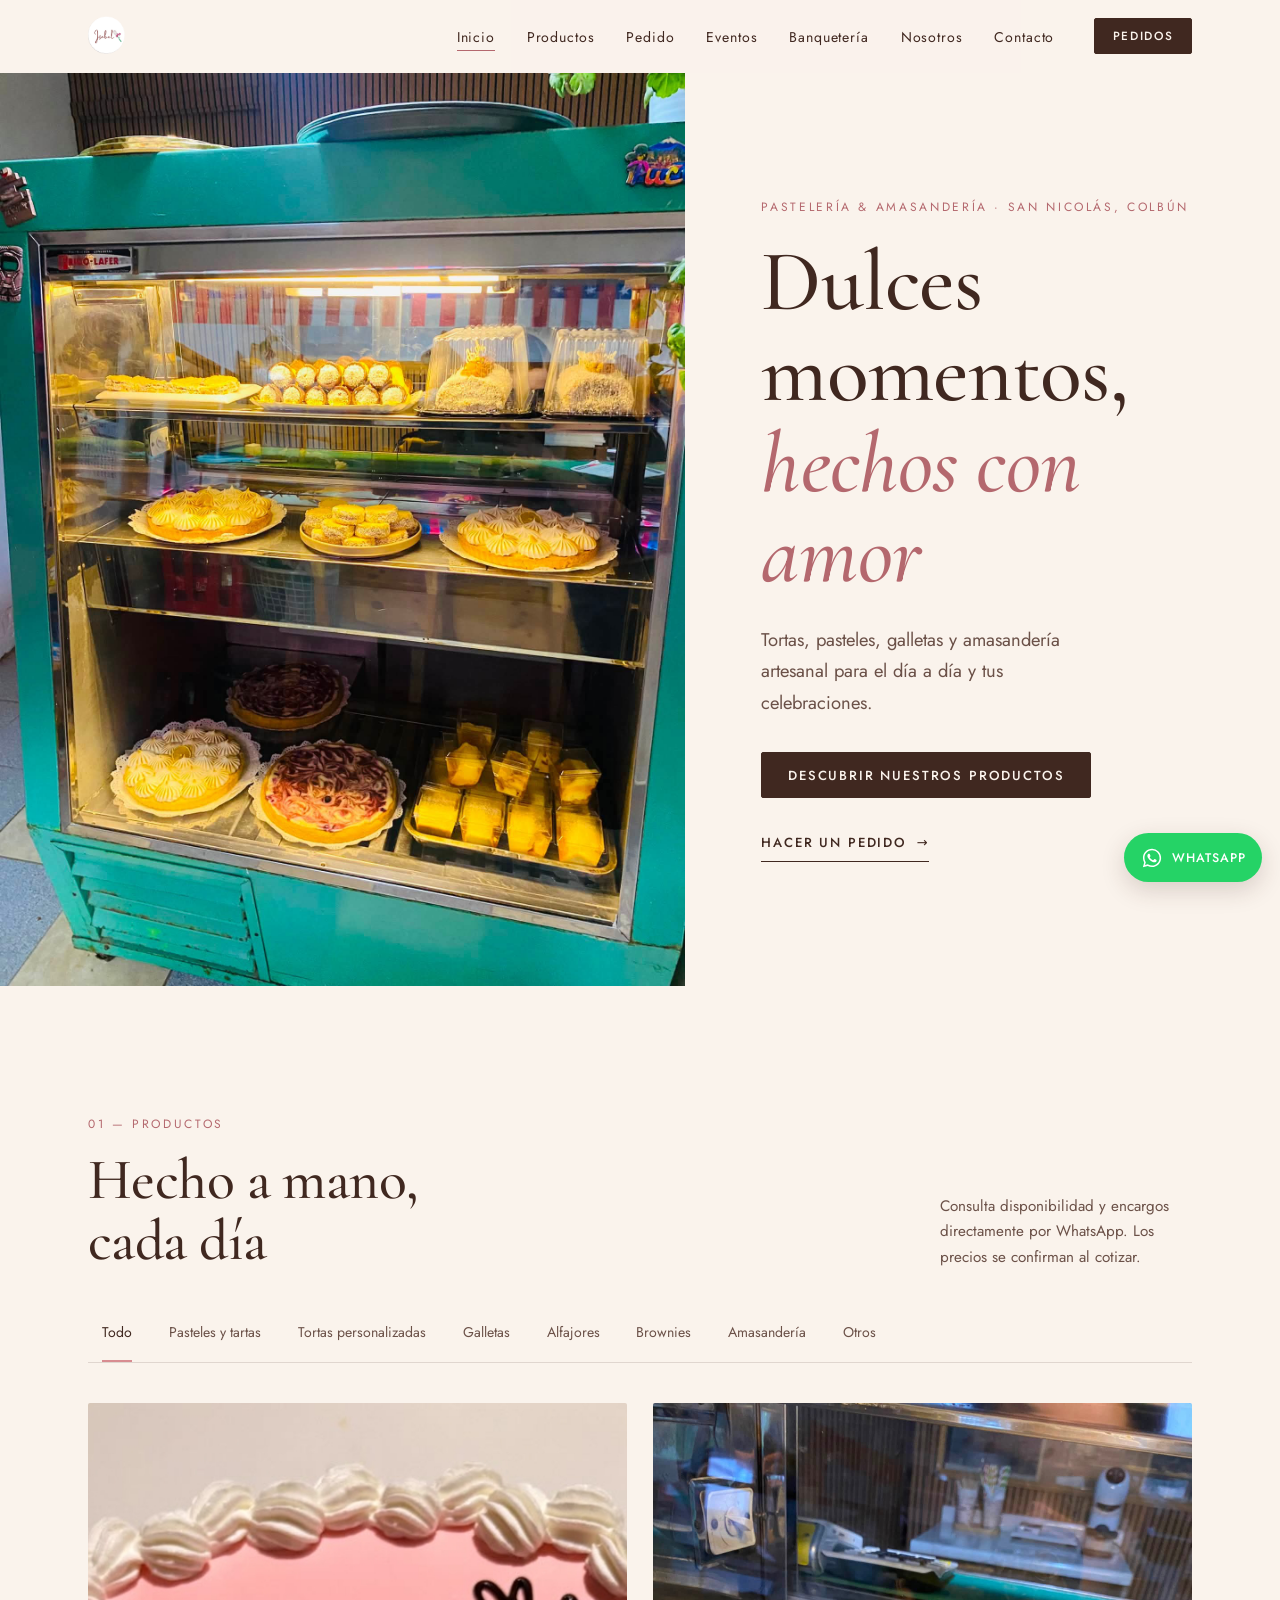
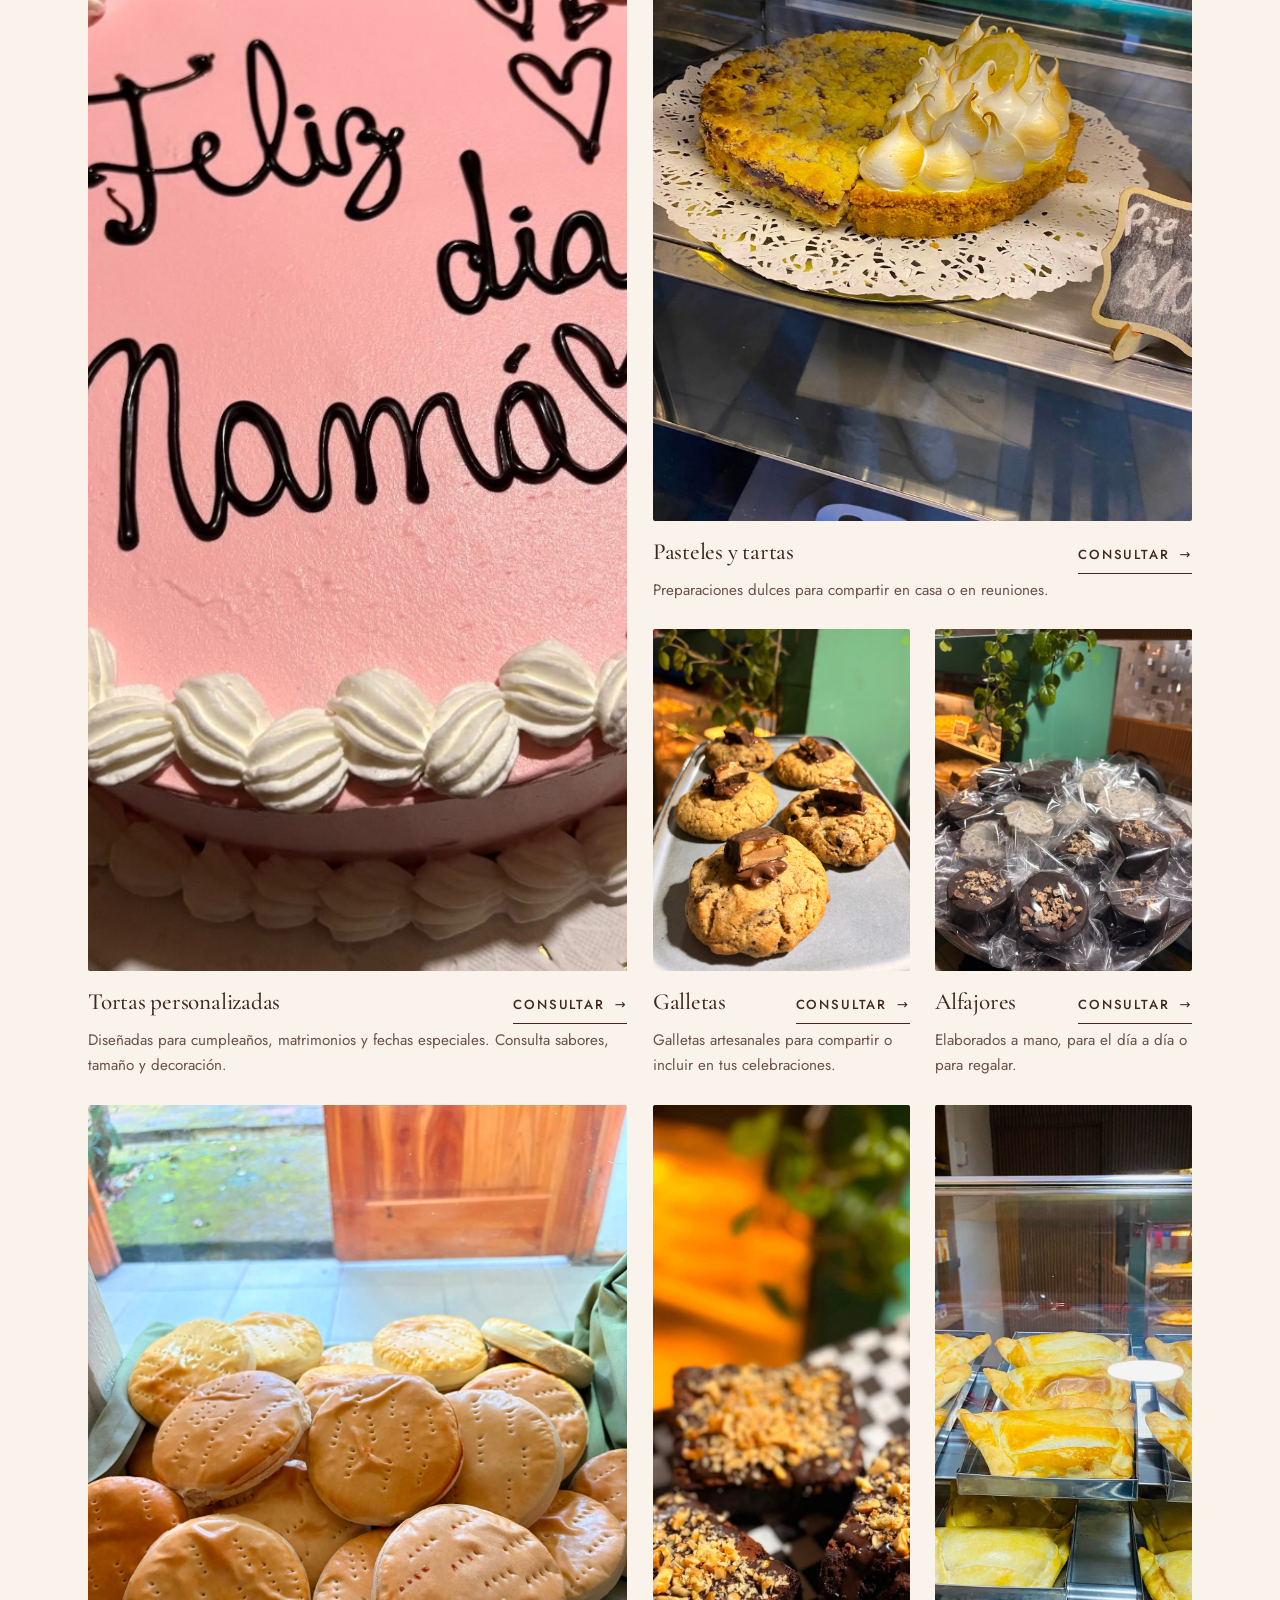
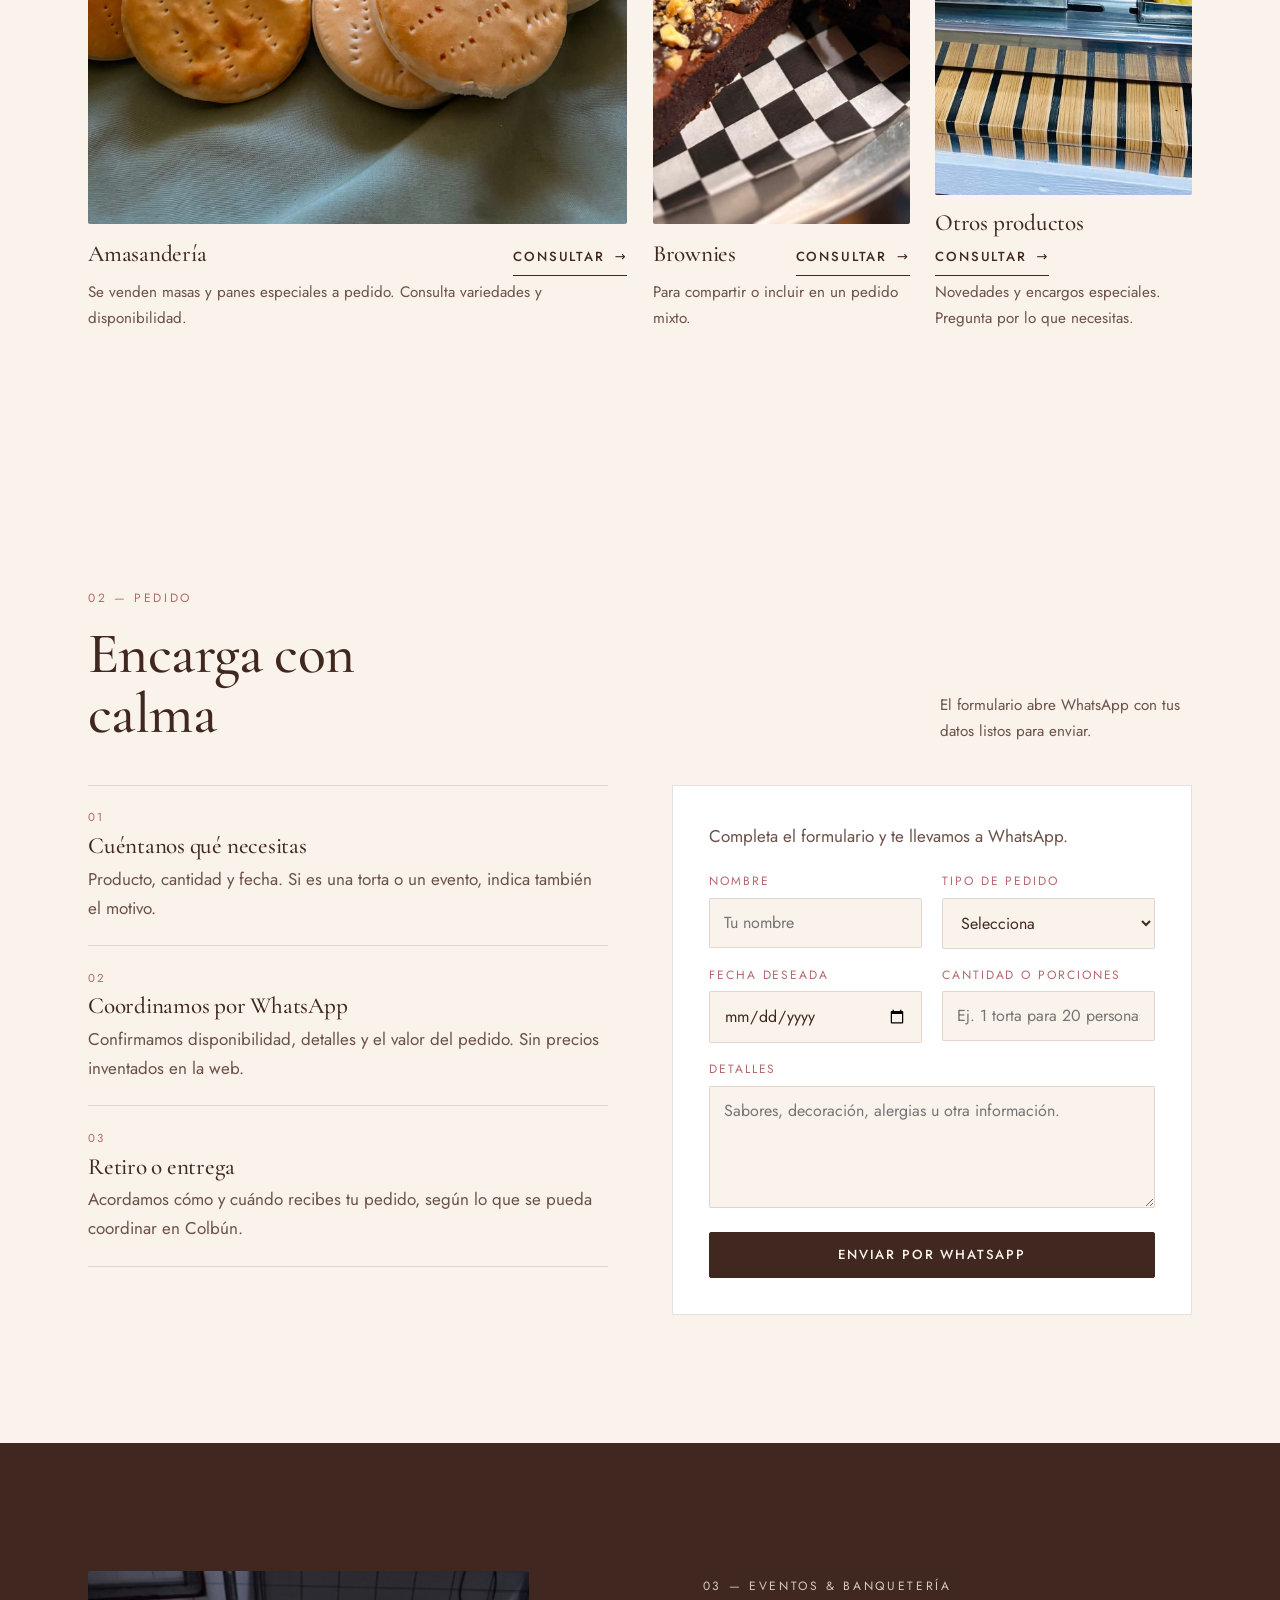
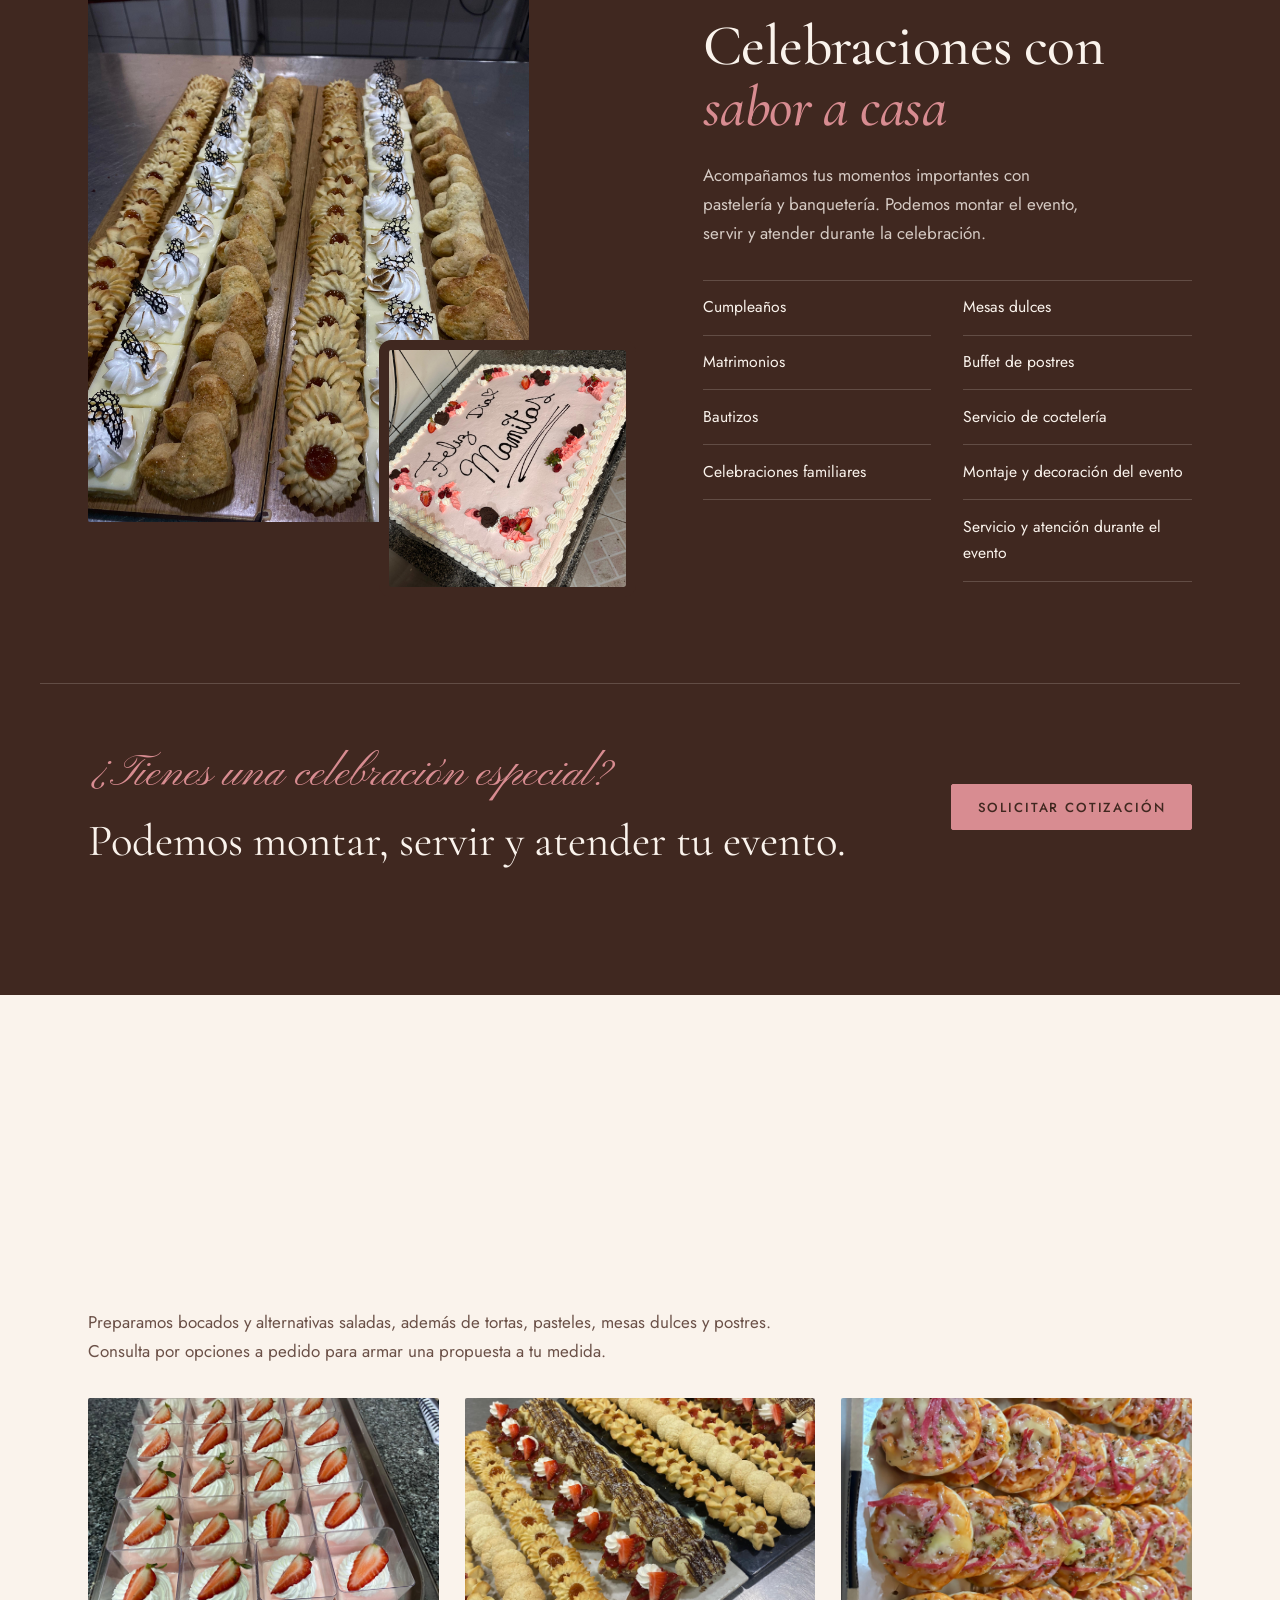
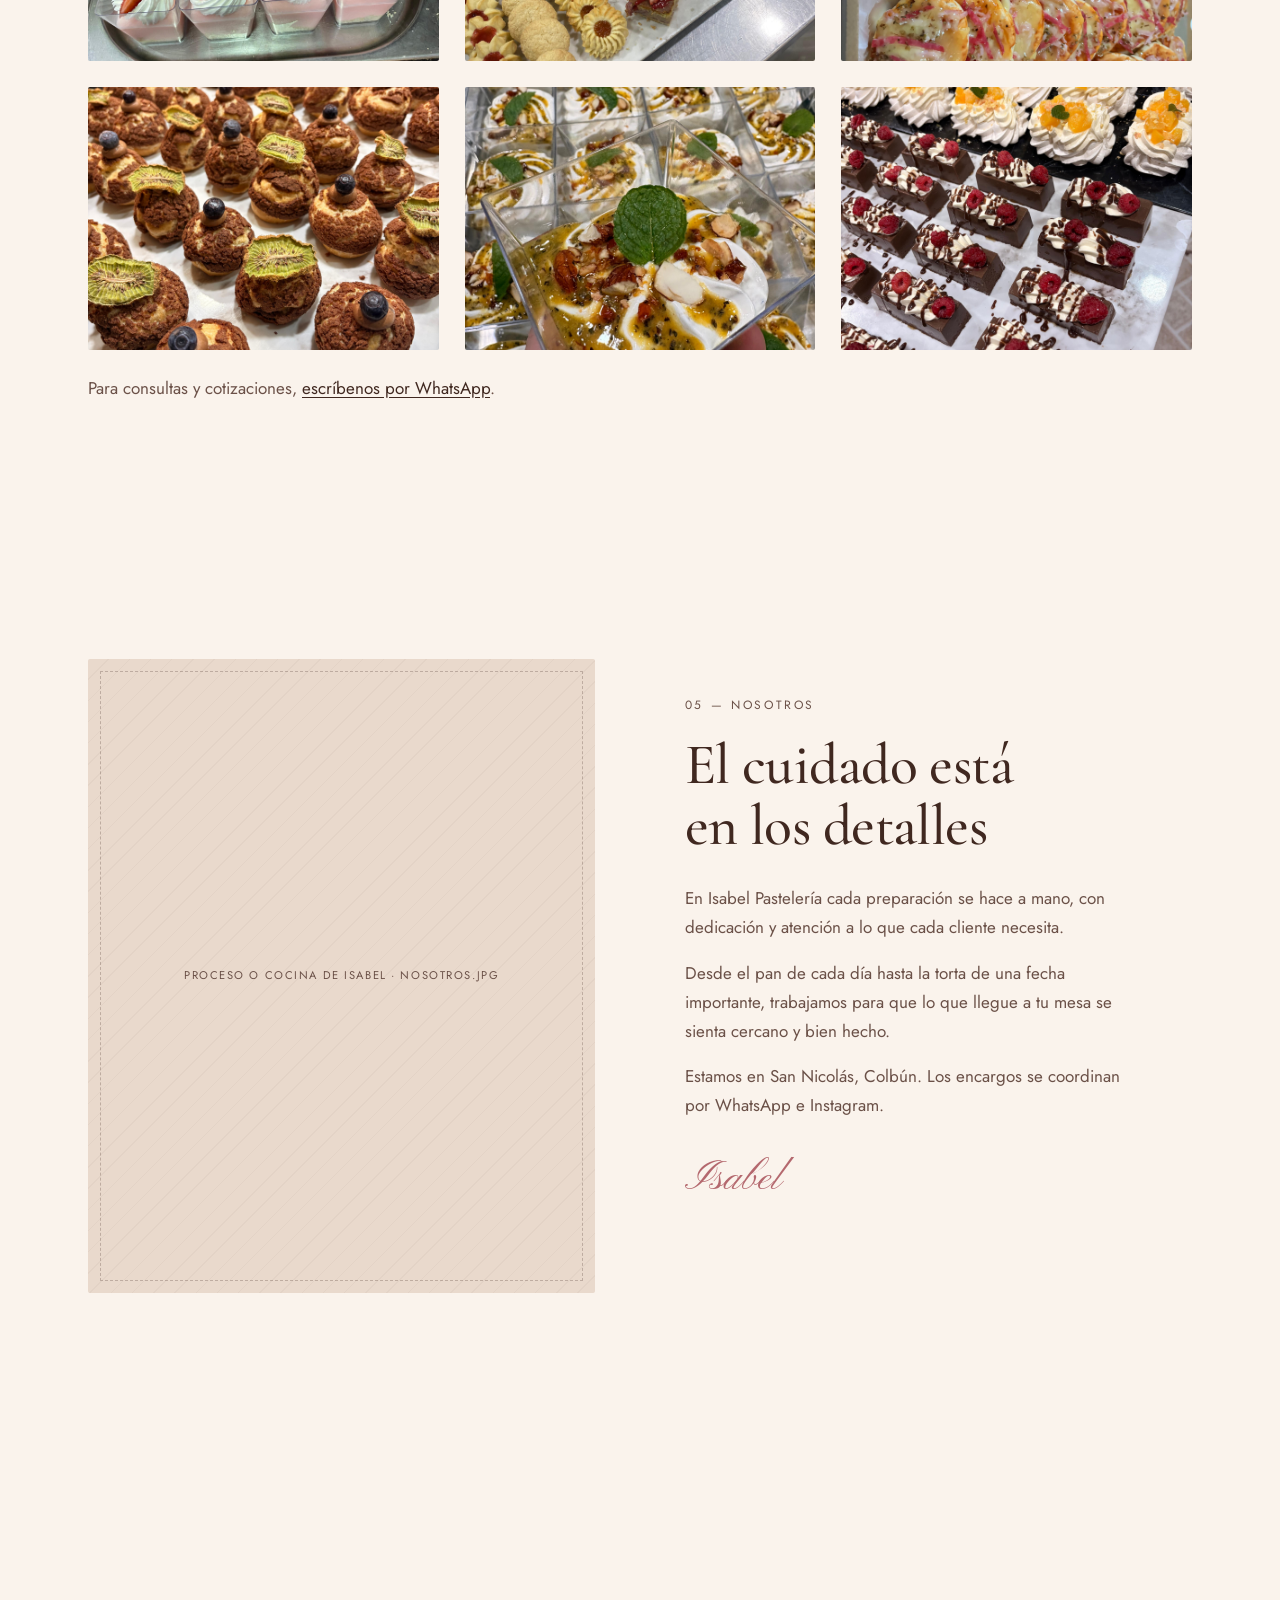
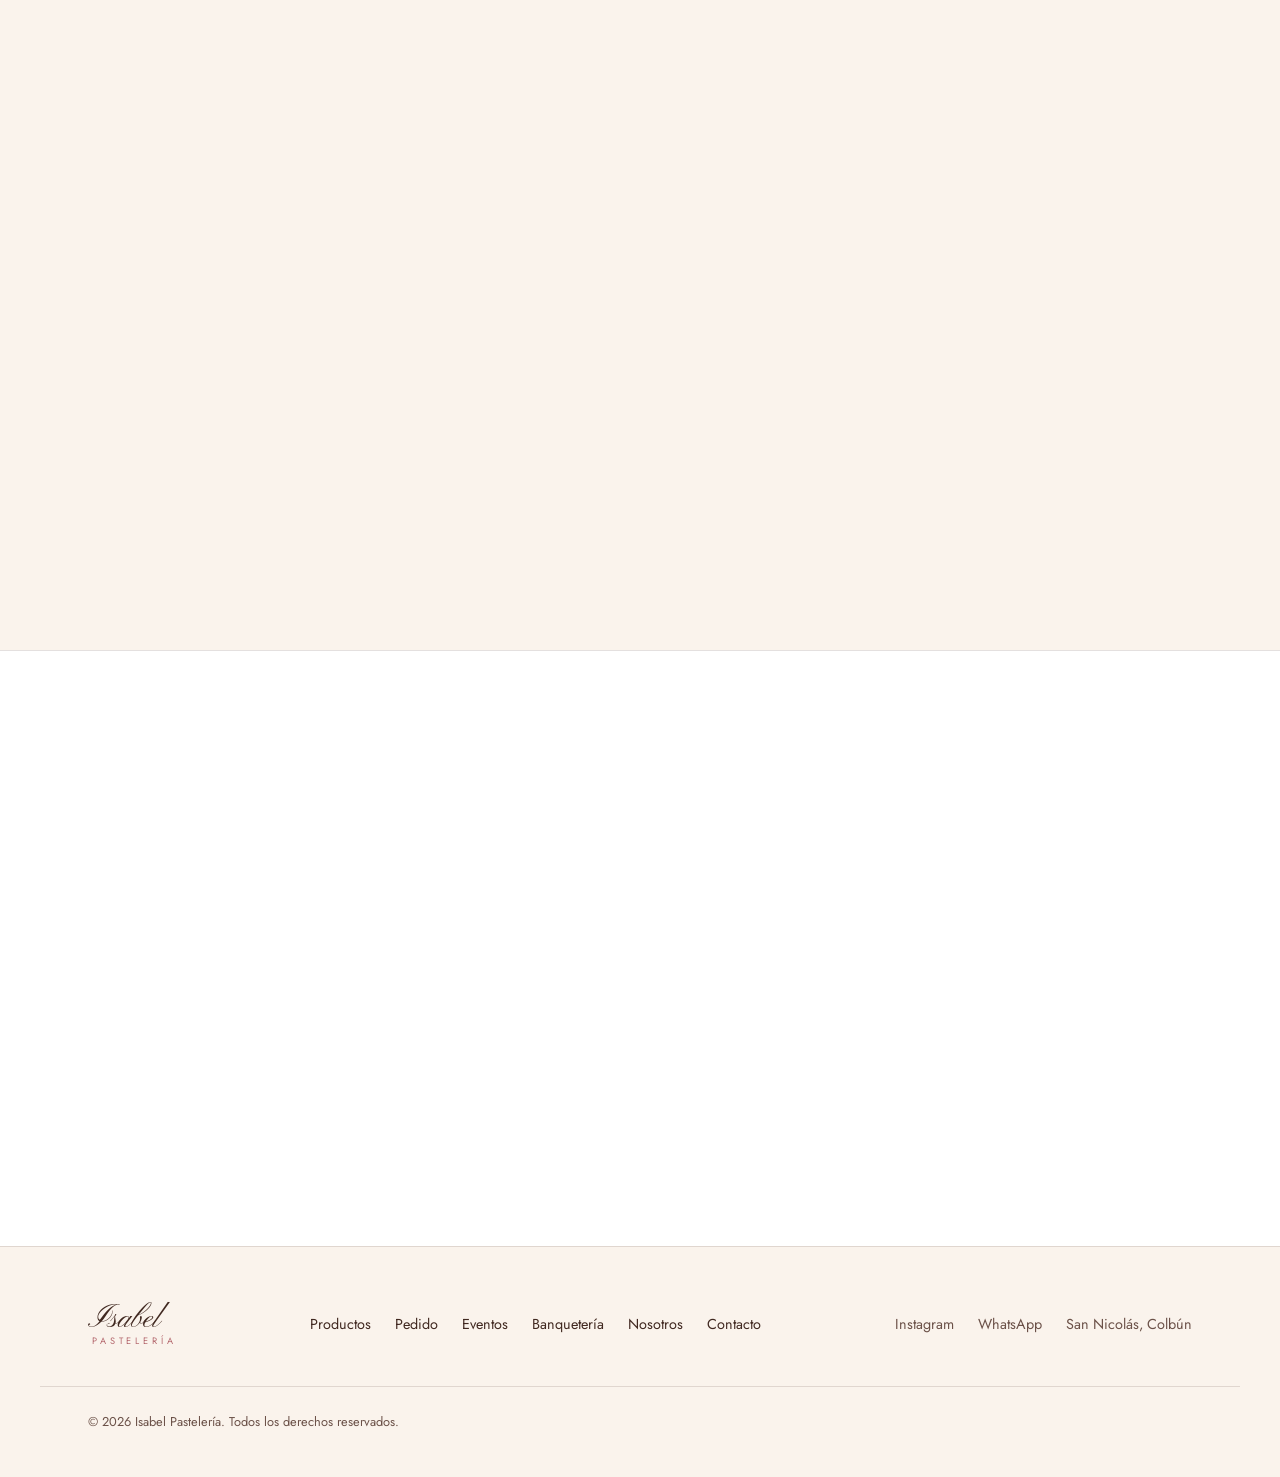
==== commit f6e0bbad: "Fix GitHub Pages deployment and update site Co-authored-by: Copilot <223556219+Copilot@users.noreply" ====
--- a/public/isabel/index.html
+++ b/public/isabel/index.html
@@ -3,19 +3,19 @@
 <head>
 <meta charset="utf-8">
 <meta name="viewport" content="width=device-width, initial-scale=1">
-<title>Isabel Pastelería · Pastelería y amasandería en Colbún</title>
-<meta name="description" content="Isabel Pastelería: tortas, pasteles, cupcakes, alfajores, amasandería y servicio de eventos y banquetería en Colbún, Chile. Pedidos por WhatsApp.">
+<title>Isabel Pastelería · Pastelería y amasandería en San Nicolás, Colbún</title>
+<meta name="description" content="Isabel Pastelería: tortas, pasteles, galletas, alfajores, amasandería y banquetería para eventos en San Nicolás, Colbún. Pedidos por WhatsApp.">
 <meta name="author" content="Isabel Pastelería">
 <meta name="robots" content="index,follow">
 <link rel="canonical" href="./">
 <meta property="og:type" content="website">
 <meta property="og:title" content="Isabel Pastelería · Colbún">
-<meta property="og:description" content="Dulces momentos, hechos con amor. Pastelería, amasandería y eventos en Colbún, Chile.">
+<meta property="og:description" content="Dulces momentos, hechos con amor. Pastelería, amasandería y banquetería en San Nicolás, Colbún.">
 <meta property="og:locale" content="es_CL">
 <meta property="og:image" content="assets/images/hero.jpg">
 <meta name="twitter:card" content="summary_large_image">
 <meta name="twitter:title" content="Isabel Pastelería · Colbún">
-<meta name="twitter:description" content="Dulces momentos, hechos con amor. Pastelería y eventos en Colbún.">
+<meta name="twitter:description" content="Dulces momentos, hechos con amor. Pastelería y banquetería en San Nicolás, Colbún.">
 <meta name="theme-color" content="#FAF3EC">
 <link rel="icon" href="assets/icons/favicon.svg" type="image/svg+xml">
 <link rel="apple-touch-icon" href="assets/icons/favicon.svg">
@@ -30,12 +30,13 @@
   "@context": "https://schema.org",
   "@type": "Bakery",
   "name": "Isabel Pastelería",
-  "description": "Pastelería, amasandería y servicio de eventos y banquetería en Colbún, Chile.",
+  "description": "Pastelería, amasandería y servicio de eventos y banquetería en San Nicolás, Colbún, Chile.",
   "url": "./",
   "telephone": "+56930895758",
+  "email": "isabelamasanderia@gmail.com",
   "address": {
     "@type": "PostalAddress",
-    "addressLocality": "Colbún",
+    "addressLocality": "San Nicolás, Colbún",
     "addressCountry": "CL"
   },
   "sameAs": ["https://www.instagram.com/pasteleria.isabel_/"],
@@ -49,7 +50,7 @@
 <header class="header" id="top">
   <div class="header__inner wrap">
     <a href="#inicio" class="brand" aria-label="Isabel Pastelería, ir al inicio">
-      <img class="brand__logo" src="assets/logo/logo-isabel.svg" alt="" width="140" height="40">
+      <img class="brand__logo" src="assets/logo/logoisabel.png" alt="" width="140" height="40">
       <span class="brand__text">
         <span class="brand__name">Isabel</span>
         <span class="brand__tag">Pastelería</span>
@@ -64,6 +65,7 @@
         <li><a href="#productos">Productos</a></li>
         <li><a href="#pedido">Pedido</a></li>
         <li><a href="#eventos">Eventos</a></li>
+        <li><a href="#banqueteria">Banquetería</a></li>
         <li><a href="#nosotros">Nosotros</a></li>
         <li><a href="#contacto">Contacto</a></li>
       </ul>
@@ -78,9 +80,9 @@
       <img alt="Pastelería de Isabel en Colbún" fetchpriority="high">
     </div>
     <div class="hero__text">
-      <p class="eyebrow">Pastelería &amp; amasandería · Colbún</p>
+      <p class="eyebrow">Pastelería &amp; amasandería · San Nicolás, Colbún</p>
       <h1>Dulces momentos,<br><em>hechos con amor</em></h1>
-      <p class="lead">Tortas, pasteles y amasandería elaborados de forma artesanal, para el día a día y para tus celebraciones.</p>
+      <p class="lead">Tortas, pasteles, galletas y amasandería artesanal para el día a día y tus celebraciones.</p>
       <div class="actions">
         <a class="btn" href="#productos">Descubrir nuestros productos</a>
         <a class="link-arrow" href="#pedido">Hacer un pedido</a>
@@ -99,7 +101,7 @@
       <li><button class="chip is-active" type="button" data-filter="all" aria-pressed="true">Todo</button></li>
       <li><button class="chip" type="button" data-filter="pasteles" aria-pressed="false">Pasteles y tartas</button></li>
       <li><button class="chip" type="button" data-filter="tortas" aria-pressed="false">Tortas personalizadas</button></li>
-      <li><button class="chip" type="button" data-filter="cupcakes" aria-pressed="false">Cupcakes</button></li>
+      <li><button class="chip" type="button" data-filter="galletas" aria-pressed="false">Galletas</button></li>
       <li><button class="chip" type="button" data-filter="alfajores" aria-pressed="false">Alfajores</button></li>
       <li><button class="chip" type="button" data-filter="brownies" aria-pressed="false">Brownies</button></li>
       <li><button class="chip" type="button" data-filter="amasanderia" aria-pressed="false">Amasandería</button></li>
@@ -127,14 +129,14 @@
           <a class="link-arrow" data-wa="Hola Isabel, quisiera consultar por pasteles y tartas." href="https://wa.me/56930895758" target="_blank" rel="noopener">Consultar</a>
         </div>
       </article>
-      <article class="item" data-cat="cupcakes">
-        <div class="photo photo--pending" data-src="assets/images/cupcakes.jpg" data-file="cupcakes.jpg" data-label="Cupcakes">
-          <img alt="Cupcakes de Isabel Pastelería" loading="lazy" class="zoomable">
-        </div>
-        <div class="item__info">
-          <h3>Cupcakes</h3>
-          <p>Ideales para mesas dulces y celebraciones.</p>
-          <a class="link-arrow" data-wa="Hola Isabel, quisiera consultar por cupcakes." href="https://wa.me/56930895758" target="_blank" rel="noopener">Consultar</a>
+      <article class="item" data-cat="galletas">
+        <div class="photo photo--pending" data-src="assets/images/galletas.jpg" data-file="galletas.jpg" data-label="Galletas">
+          <img alt="Galletas de Isabel Pastelería" loading="lazy" class="zoomable">
+        </div>
+        <div class="item__info">
+          <h3>Galletas</h3>
+          <p>Galletas artesanales para compartir o incluir en tus celebraciones.</p>
+          <a class="link-arrow" data-wa="Hola Isabel, quisiera consultar por galletas." href="https://wa.me/56930895758" target="_blank" rel="noopener">Consultar</a>
         </div>
       </article>
       <article class="item" data-cat="alfajores">
@@ -153,7 +155,7 @@
         </div>
         <div class="item__info">
           <h3>Amasandería</h3>
-          <p>Pan y masas para la mesa de cada día. Consulta disponibilidad del día.</p>
+          <p>Se venden masas y panes especiales a pedido. Consulta variedades y disponibilidad.</p>
           <a class="link-arrow" data-wa="Hola Isabel, quisiera consultar por productos de amasandería." href="https://wa.me/56930895758" target="_blank" rel="noopener">Consultar</a>
         </div>
       </article>
@@ -217,7 +219,7 @@
             <option value="">Selecciona</option>
             <option>Torta personalizada</option>
             <option>Pasteles y tartas</option>
-            <option>Cupcakes</option>
+            <option>Galletas</option>
             <option>Alfajores</option>
             <option>Brownies</option>
             <option>Amasandería</option>
@@ -256,7 +258,7 @@
       <div class="events__text">
         <p class="eyebrow eyebrow--light">03 — Eventos &amp; banquetería</p>
         <h2 id="eventos-t">Celebraciones con<br><em>sabor a casa</em></h2>
-        <p>Acompañamos tus momentos importantes con pastelería, mesas dulces y atención para eventos.</p>
+        <p>Acompañamos tus momentos importantes con pastelería y banquetería. Podemos montar el evento, servir y atender durante la celebración.</p>
         <div class="services">
           <ul>
             <li>Cumpleaños</li>
@@ -267,17 +269,48 @@
           <ul>
             <li>Mesas dulces</li>
             <li>Buffet de postres</li>
-            <li>Servicio de cafetería</li>
-            <li>Atención y banquetería</li>
+            <li>Servicio de coctelería</li>
+            <li>Montaje y decoración del evento</li>
+            <li>Servicio y atención durante el evento</li>
           </ul>
         </div>
       </div>
     </div>
     <div class="events__cta wrap">
       <p class="script">¿Tienes una celebración especial?</p>
-      <p class="events__cta-title">Nosotros nos encargamos de endulzarla.</p>
+      <p class="events__cta-title">Podemos montar, servir y atender tu evento.</p>
       <a class="btn btn--rose" data-wa="Hola Isabel, quisiera cotizar un evento. Tipo de evento: ___ · Fecha: ___ · Cantidad de personas: ___" href="https://wa.me/56930895758" target="_blank" rel="noopener">Solicitar cotización</a>
     </div>
+  </section>
+
+  <section class="banqueteria wrap" id="banqueteria" aria-labelledby="banqueteria-t">
+    <header class="section-head">
+      <p class="eyebrow">04 — Banquetería</p>
+      <h2 id="banqueteria-t">Sabores para<br>compartir</h2>
+      <p class="section-head__note">Opciones saladas y dulces para tu celebración. Cuéntanos el tipo de evento y la cantidad de personas para cotizar.</p>
+    </header>
+    <p class="banqueteria__intro">Preparamos bocados y alternativas saladas, además de tortas, pasteles, mesas dulces y postres. Consulta por opciones a pedido para armar una propuesta a tu medida.</p>
+    <div class="banqueteria__gallery" aria-label="Fotografías de nuestros servicios de banquetería">
+      <div class="photo photo--pending banqueteria__photo" data-src="assets/images/banqueteria-1.jpg" data-file="banqueteria-1.jpg" data-label="Banquetería, foto 1">
+        <img alt="Banquetería de Isabel, fotografía 1" loading="lazy" class="zoomable">
+      </div>
+      <div class="photo photo--pending banqueteria__photo" data-src="assets/images/banqueteria-2.jpg" data-file="banqueteria-2.jpg" data-label="Banquetería, foto 2">
+        <img alt="Banquetería de Isabel, fotografía 2" loading="lazy" class="zoomable">
+      </div>
+      <div class="photo photo--pending banqueteria__photo" data-src="assets/images/banqueteria-3.jpg" data-file="banqueteria-3.jpg" data-label="Banquetería, foto 3">
+        <img alt="Banquetería de Isabel, fotografía 3" loading="lazy" class="zoomable">
+      </div>
+      <div class="photo photo--pending banqueteria__photo" data-src="assets/images/banqueteria-4.jpg" data-file="banqueteria-4.jpg" data-label="Banquetería, foto 4">
+        <img alt="Banquetería de Isabel, fotografía 4" loading="lazy" class="zoomable">
+      </div>
+      <div class="photo photo--pending banqueteria__photo" data-src="assets/images/banqueteria-5.jpg" data-file="banqueteria-5.jpg" data-label="Banquetería, foto 5">
+        <img alt="Banquetería de Isabel, fotografía 5" loading="lazy" class="zoomable">
+      </div>
+      <div class="photo photo--pending banqueteria__photo" data-src="assets/images/banqueteria-6.jpg" data-file="banqueteria-6.jpg" data-label="Banquetería, foto 6">
+        <img alt="Banquetería de Isabel, fotografía 6" loading="lazy" class="zoomable">
+      </div>
+    </div>
+    <p class="banqueteria__note">Para consultas y cotizaciones, <a data-wa="Hola Isabel, quisiera cotizar un servicio de banquetería. Tipo de evento: ___ · Fecha: ___ · Cantidad de personas: ___" href="https://wa.me/56930895758" target="_blank" rel="noopener">escríbenos por WhatsApp</a>.</p>
   </section>
 
   <section class="about wrap" id="nosotros" aria-labelledby="nosotros-t">
@@ -285,18 +318,18 @@
       <img alt="Elaboración artesanal en Isabel Pastelería" loading="lazy" class="zoomable">
     </div>
     <div class="about__text">
-      <p class="eyebrow">04 — Nosotros</p>
+      <p class="eyebrow">05 — Nosotros</p>
       <h2 id="nosotros-t">El cuidado está<br>en los detalles</h2>
       <p>En Isabel Pastelería cada preparación se hace a mano, con dedicación y atención a lo que cada cliente necesita.</p>
       <p>Desde el pan de cada día hasta la torta de una fecha importante, trabajamos para que lo que llegue a tu mesa se sienta cercano y bien hecho.</p>
-      <p>Estamos en Colbún. Los encargos se coordinan por WhatsApp e Instagram.</p>
+      <p>Estamos en San Nicolás, Colbún. Los encargos se coordinan por WhatsApp e Instagram.</p>
       <p class="signature">Isabel</p>
     </div>
   </section>
 
   <section class="faq wrap" id="preguntas" aria-labelledby="faq-t">
     <header class="section-head">
-      <p class="eyebrow">05 — Preguntas</p>
+      <p class="eyebrow">06 — Preguntas</p>
       <h2 id="faq-t">Antes de<br>escribirnos</h2>
     </header>
     <div class="faq__list">
@@ -314,7 +347,7 @@
       </details>
       <details>
         <summary>¿Hacen eventos y mesas dulces?</summary>
-        <p>Sí. Cotizamos cumpleaños, matrimonios, bautizos y celebraciones familiares, además de mesas dulces, buffet de postres y servicio de cafetería.</p>
+        <p>Sí. Cotizamos cumpleaños, matrimonios, bautizos y celebraciones familiares. Podemos montar el evento, servir y atender durante la celebración, con opciones saladas, dulces y servicio de coctelería.</p>
       </details>
     </div>
   </section>
@@ -322,7 +355,7 @@
   <section class="contact" id="contacto" aria-labelledby="contacto-t">
     <div class="wrap contact__inner">
       <div>
-        <p class="eyebrow">06 — Contacto</p>
+        <p class="eyebrow">07 — Contacto</p>
         <h2 id="contacto-t">Conversemos<br>tu pedido</h2>
         <p class="contact__note">Respondemos por WhatsApp. También puedes seguir el día a día en Instagram.</p>
       </div>
@@ -337,7 +370,11 @@
         </div>
         <div>
           <dt>Ubicación</dt>
-          <dd>Colbún, Chile</dd>
+          <dd><a href="https://maps.app.goo.gl/rjUPAA9WBTLMzBnN8" target="_blank" rel="noopener">San Nicolás, Colbún</a></dd>
+        </div>
+        <div>
+          <dt>Correo</dt>
+          <dd><a href="mailto:isabelamasanderia@gmail.com">isabelamasanderia@gmail.com</a></dd>
         </div>
       </dl>
     </div>
@@ -355,6 +392,7 @@
         <li><a href="#productos">Productos</a></li>
         <li><a href="#pedido">Pedido</a></li>
         <li><a href="#eventos">Eventos</a></li>
+        <li><a href="#banqueteria">Banquetería</a></li>
         <li><a href="#nosotros">Nosotros</a></li>
         <li><a href="#contacto">Contacto</a></li>
       </ul>
@@ -362,7 +400,7 @@
     <ul class="footer__social">
       <li><a href="https://www.instagram.com/pasteleria.isabel_/" target="_blank" rel="noopener">Instagram</a></li>
       <li><a data-wa="Hola Isabel, quisiera hacer una consulta." href="https://wa.me/56930895758" target="_blank" rel="noopener">WhatsApp</a></li>
-      <li>Colbún, Chile</li>
+      <li>San Nicolás, Colbún</li>
     </ul>
   </div>
   <p class="wrap footer__legal">© <span data-year>2026</span> Isabel Pastelería. Todos los derechos reservados.</p>
--- a/public/isabel/css/components.css
+++ b/public/isabel/css/components.css
@@ -107,6 +107,13 @@
 .events__cta .script{grid-column:1}
 .events__cta .btn{grid-column:2;grid-row:1/3;align-self:center}
 
+/* Banquetería */
+.banqueteria__intro{max-width:70ch;color:var(--cocoa-soft);margin:-.75rem 0 2rem}
+.banqueteria__gallery{display:grid;grid-template-columns:repeat(3,minmax(0,1fr));gap:clamp(1rem,2vw,1.75rem)}
+.banqueteria__photo{aspect-ratio:4/3}
+.banqueteria__note{margin:1.5rem 0 0;color:var(--cocoa-soft)}
+.banqueteria__note a{color:var(--cocoa);text-underline-offset:.2em}
+
 /* Nosotros */
 .about{display:grid;grid-template-columns:1fr 1fr;gap:clamp(2.5rem,7vw,7rem);align-items:center}
 .about__photo{aspect-ratio:4/5}
--- a/public/isabel/css/responsive.css
+++ b/public/isabel/css/responsive.css
@@ -12,12 +12,14 @@
   .hero__media{min-height:56svh;order:-1}
   .events__inner,.about,.contact__inner,.order__grid{grid-template-columns:1fr}
   .gallery{grid-template-columns:repeat(2,1fr)}
+  .banqueteria__gallery{grid-template-columns:repeat(2,minmax(0,1fr))}
   .section-head{grid-template-columns:1fr}
   .section-head__note{justify-self:start}
 }
 @media (max-width:600px){
   body{font-size:1rem}
   .gallery{grid-template-columns:1fr}
+  .banqueteria__gallery{grid-template-columns:1fr}
   .item--tall,.item--wide{grid-column:auto;grid-row:auto}
   .item .photo{min-height:0;aspect-ratio:4/5;flex:none}
   .item--wide .photo{aspect-ratio:4/3}
